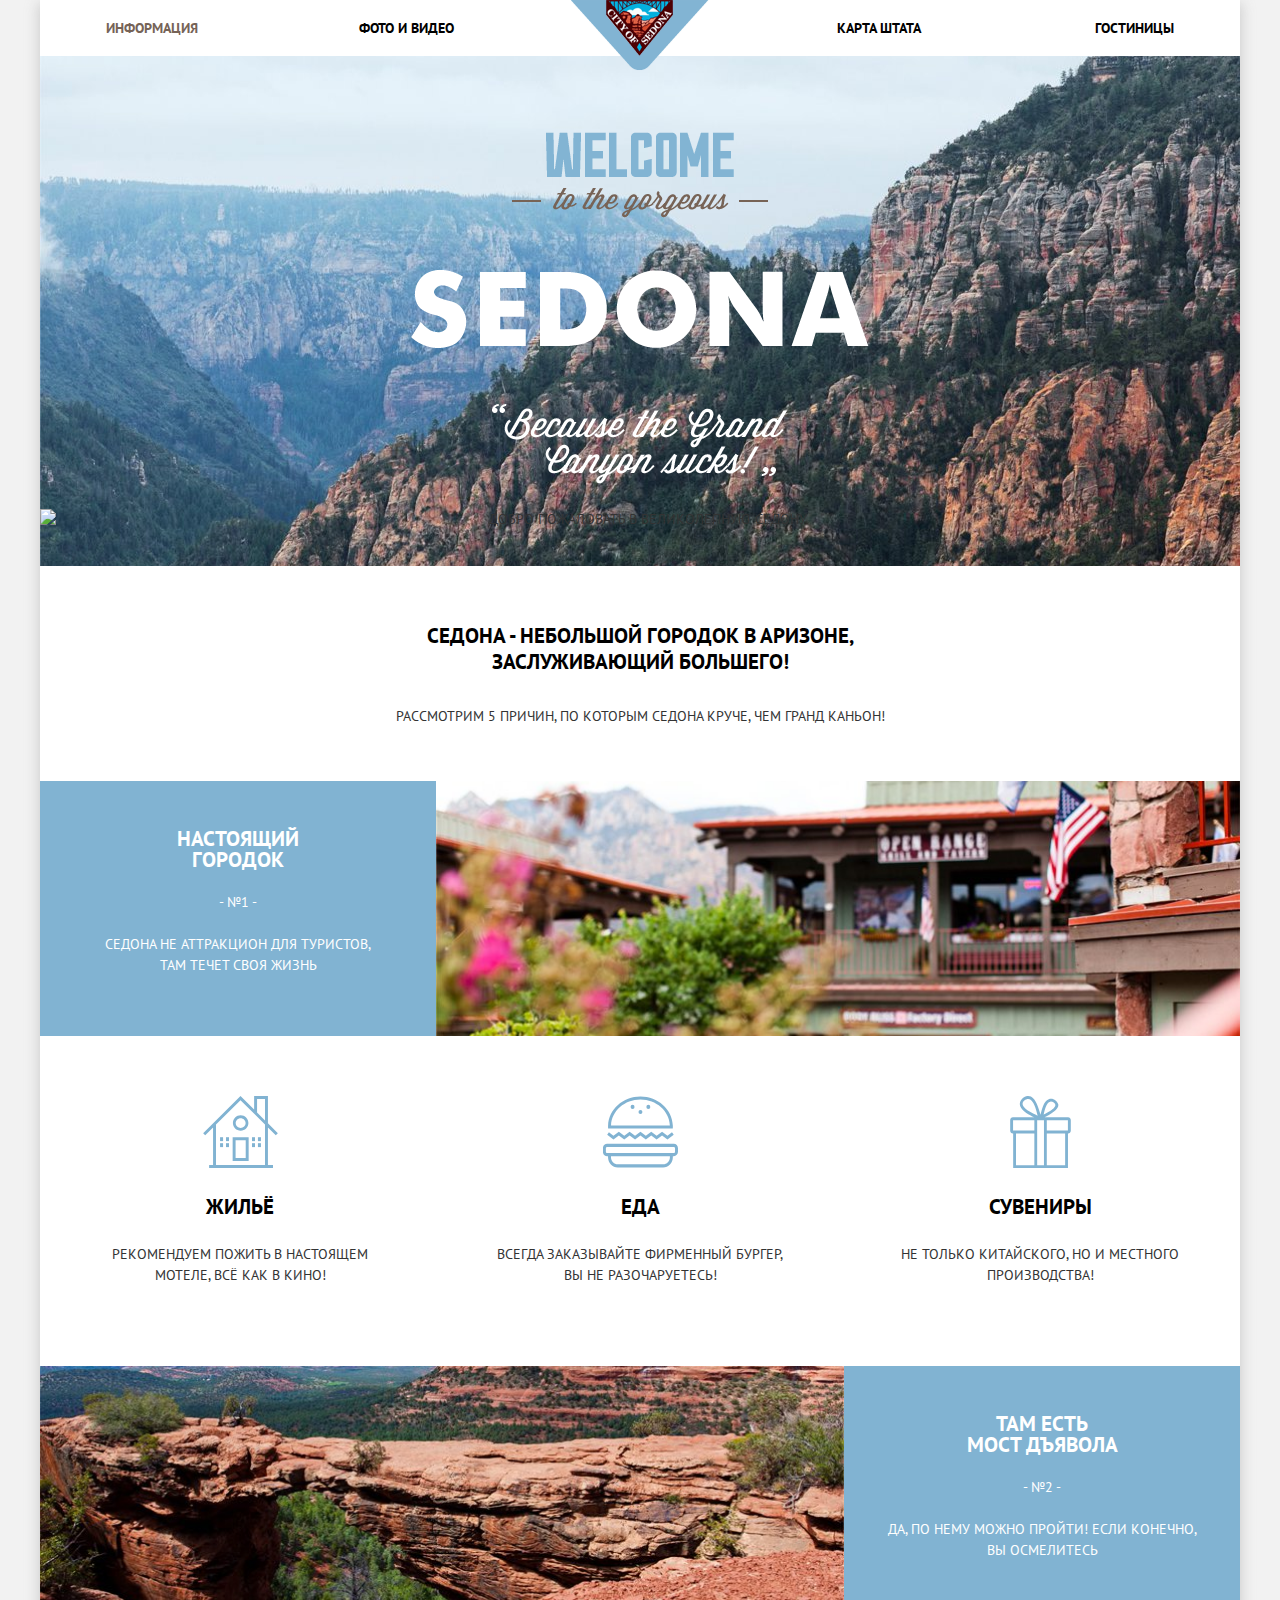
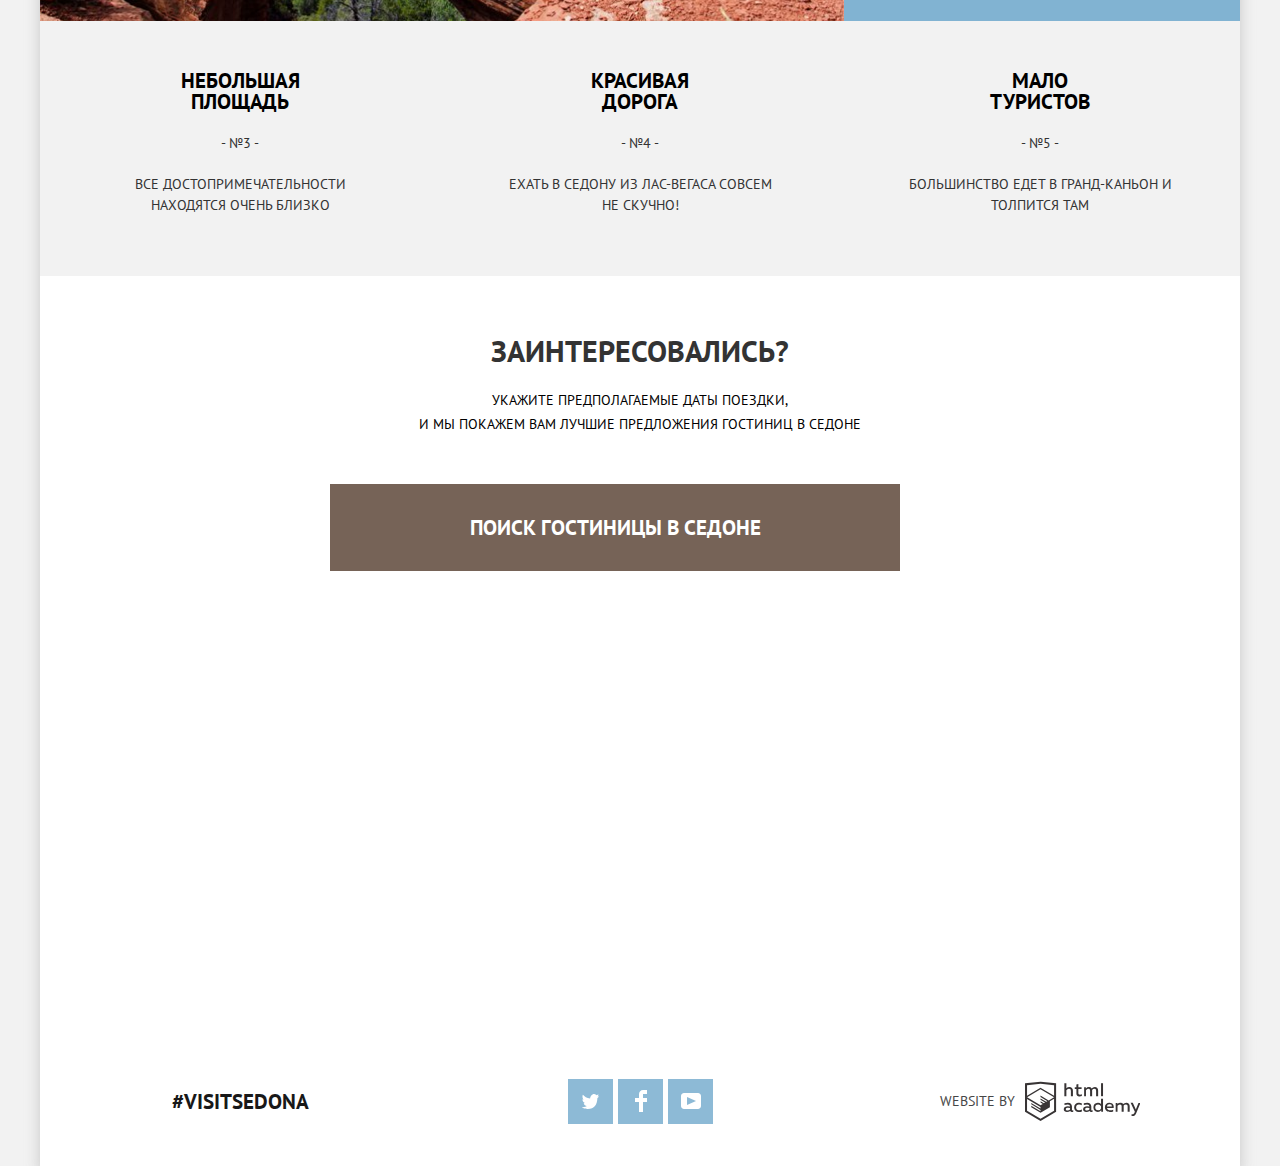
==== index.html @ 9fa38457 "правки после проверки" ====
<!DOCTYPE html>
<html lang="ru">
  <head>
    <meta charset="utf-8">
    <title>HTML Academy: Седона</title>
    <link rel="stylesheet" href="css/normalize.css">
    <link rel="stylesheet" href="https://fonts.googleapis.com/css?family=PT+Sans:400,700">
    <link rel="stylesheet" href="css/styles.css">
  </head>
  <body>
    <div class="body-container">
     <header class="main-header">
      <nav class="main-nav">
        <ul class="main-linkslist">
          <li class="main-links-left current-page"><a href="#" aria-label="Информация">Информация</a></li>
          <li class="main-links-left"><a href="#" aria-label="Фото и видео">Фото и видео</a></li>
          <li class="main-links-right"><a href="#" aria-label="Карта штата">Карта штата</a></li>
          <li class="main-links-right"><a href="hotels.html" aria-label="Гостиницы">Гостиницы</a></li>
        </ul>
        <a class="header-logo" aria-label="Логотип Седона">
          <img class="top-logo" src="img/logo.png" width="138" height="70" alt="Логотип Седона" title="Логотип Седона">
        </a>
      </nav>
    </header>
        <main class="main-container">
          <div class="top-text">
            <img class="welcome" src="img/welcome-all.png" width="458" height="352" alt="Добро пожаловать в великолепную Седону" title="Добро пожаловать!">
            <img class="shape-top" src="img/shape-top.png" width="1200" height="57" alt="Добро пожаловать в великолепную Седону" title="Добро пожаловать!">
          </div>
          <section class="intro-box">
          <h1>Седона - небольшой городок в аризоне,<br>заслуживающий большего!</h1>
          <p class="main-text-under">Рассмотрим 5 причин, по которым седона круче, чем гранд каньон!</p>
          </section>
          <div class="main-features">
            <div class="feature-left">
              <h2>Настоящий<br>городок</h2>
              <span>- №1 -</span>
              <p>Седона не аттракцион для туристов,<br>там течет своя жизнь</p>
            </div>
            <div class="feature-right"></div>
          </div>
            <section class="feature-box">
              <ul class="feature-list">
                <li>
                  <img src="img/icon-1.svg" width="75" height="72" alt="Иконка жилья" title="Жильё">
                  <h3>жильё</h3>
                  <p>рекомендуем пожить в настоящем<br>мотеле, всё как в кино!</p>
                </li>
                <li>
                  <img src="img/icon-3.svg" width="75" height="72" alt="Иконка еды" title="Еда">
                  <h3>еда</h3>
                  <p>всегда заказывайте фирменный бургер,<br>вы не разочаруетесь!</p>
                </li>
                <li>
                  <img src="img/icon-2.svg" width="75" height="72" alt="Иконка сувенира" title="Сувениры">
                  <h3>сувениры</h3>
                  <p>не только китайского, но и местного<br>производства!</p>
                </li>
              </ul>
            </section>
          <div class="main-features-reverse">
            <div class="feature-left-bridge"></div>
            <div class="feature-right-bridge">
              <h2>Там есть<br>мост дъявола</h2>
              <span>- №2 -</span>
              <p>ДА, ПО НЕМУ МОЖНО ПРОЙТИ! ЕСЛИ КОНЕЧНО,<br>ВЫ ОСМЕЛИТЕСЬ</p>
            </div>
          </div>
            <section class="second-feature-box">
              <ul  class="feature-list">
                <li>
                  <h3>Небольшая<br>площадь</h3>
                  <span>- №3 -</span>
                  <p>ВСЕ ДОСТОПРИМЕЧАТЕЛЬНОСТИ<br>НАХОДЯТСЯ ОЧЕНЬ БЛИЗКО</p>
                </li>
                <li>
                  <h3>Красивая<br>дорога</h3>
                  <span>- №4 -</span>
                  <p>ЕХАТЬ В СЕДОНУ ИЗ ЛАС-ВЕГАСА СОВСЕМ<br>НЕ СКУЧНО!</p>
                </li>
                <li>
                  <h3>Мало<br>туристов</h3>
                  <span>- №5 -</span>
                  <p>БОЛЬШИНСТВО ЕДЕТ В ГРАНД-КАНЬОН И<br>ТОЛПИТСЯ ТАМ</p>
                </li>
              </ul>
            </section>
        </main>
          <aside>
              <h3>ЗАИНТЕРЕСОВАЛИСЬ?</h3>
              <p>УКАЖИТЕ ПРЕДПОЛАГАЕМЫЕ ДАТЫ ПОЕЗДКИ,<br>И МЫ ПОКАЖЕМ ВАМ ЛУЧШИЕ ПРЕДЛОЖЕНИЯ ГОСТИНИЦ В СЕДОНЕ</p>
              <a href="hotels.html" class="search-top" aria-label="Поиск гостиницы">Поиск гостиницы в седоне</a>
                 <div class="search-hotel-form search-hide">
            <form action="https://echo.htmlacademy.ru" method="post">
                <div class="position-box">
                     <div class="flex-align">
                          <label for="home-date">ДАТА ЗАЕЗДА:</label>
                          <input class="form-text" type="text" name="date" id="home-date" value="24 АПРЕЛЯ 2017" aria-label="Дата заезда"> 
                     <div class="first-calendar" tabindex="0">
                         <svg version="1.1" class="first-calendar" id="Layer_1" xmlns="http://www.w3.org/2000/svg" xmlns:xlink="http://www.w3.org/1999/xlink"     x="0px" y="0px"
                             width="22px" height="22px" viewBox="0 0 21 22" enable-background="new 0 0 21 22" xml:space="preserve">
                             <g id="calendar_1_">
                            <path d="M19.251,2.025h-2.845V0.648c0-0.381-0.294-0.689-0.656-0.689c-0.363,0-0.656,0.308-0.656,0.689v1.377h-3.938V0.648
                                c0-0.381-0.294-0.689-0.655-0.689c-0.363,0-0.657,0.308-0.657,0.689v1.377H5.906V0.648c0-0.381-0.294-0.689-0.656-0.689
                                c-0.363,0-0.657,0.308-0.657,0.689v1.377H1.75C0.784,2.025,0,2.847,0,3.862v16.302C0,21.179,0.784,22,1.75,22h17.501
                                C20.217,22,21,21.179,21,20.164V3.862C21,2.847,20.217,2.025,19.251,2.025z M19.688,20.164c0,0.253-0.195,0.459-0.437,0.459H1.75
                                c-0.241,0-0.438-0.206-0.438-0.459V3.862c0-0.253,0.196-0.459,0.438-0.459h2.844v1.378c0,0.381,0.294,0.689,0.657,0.689
                                c0.362,0,0.656-0.308,0.656-0.689V3.403h3.938v1.378c0,0.381,0.294,0.689,0.657,0.689c0.361,0,0.655-0.308,0.655-0.689V3.403h3.938
                                v1.378c0,0.381,0.293,0.689,0.656,0.689c0.362,0,0.656-0.308,0.656-0.689V3.403h2.845c0.241,0,0.437,0.206,0.437,0.459V20.164z"/>
                            <rect x="4.594" y="8.225" width="2.625" height="2.066"/>
                            <rect x="4.594" y="11.668" width="2.625" height="2.067"/>
                            <rect x="4.594" y="15.112" width="2.625" height="2.066"/>
                            <rect x="9.188" y="15.112" width="2.625" height="2.066"/>
                            <rect x="9.188" y="11.668" width="2.625" height="2.067"/>
                            <rect x="9.188" y="8.225" width="2.625" height="2.066"/>
                            <rect x="13.781" y="15.112" width="2.625" height="2.066"/>
                            <rect x="13.781" y="11.668" width="2.625" height="2.067"/>
                            <rect x="13.781" y="8.225" width="2.625" height="2.066"/>
                            </g>
                         </svg>
                     </div>
                     </div>
                     <div class="flex-align">
                         <label for="depart-date">ДАТА ВЫЕЗДА:</label>
                         <input class="form-text" type="text" name="depart-date" id="depart-date" value="4 ИЮЛЯ 2017" aria-label="Дата выезда">
                     <div class="second-calendar" tabindex="0">
                          <svg version="1.1" class="first-calendar" id="Layer_2" xmlns="http://www.w3.org/2000/svg" xmlns:xlink="http://www.w3.org/1999/xlink" x="0px" y="0px"
                         width="22px" height="22px" viewBox="0 0 21 22" enable-background="new 0 0 21 22" xml:space="preserve">
                            <g id="calendar_2_">
                            <path d="M19.251,2.025h-2.845V0.648c0-0.381-0.294-0.689-0.656-0.689c-0.363,0-0.656,0.308-0.656,0.689v1.377h-3.938V0.648
                                c0-0.381-0.294-0.689-0.655-0.689c-0.363,0-0.657,0.308-0.657,0.689v1.377H5.906V0.648c0-0.381-0.294-0.689-0.656-0.689
                                c-0.363,0-0.657,0.308-0.657,0.689v1.377H1.75C0.784,2.025,0,2.847,0,3.862v16.302C0,21.179,0.784,22,1.75,22h17.501
                                C20.217,22,21,21.179,21,20.164V3.862C21,2.847,20.217,2.025,19.251,2.025z M19.688,20.164c0,0.253-0.195,0.459-0.437,0.459H1.75
                                c-0.241,0-0.438-0.206-0.438-0.459V3.862c0-0.253,0.196-0.459,0.438-0.459h2.844v1.378c0,0.381,0.294,0.689,0.657,0.689
                                c0.362,0,0.656-0.308,0.656-0.689V3.403h3.938v1.378c0,0.381,0.294,0.689,0.657,0.689c0.361,0,0.655-0.308,0.655-0.689V3.403h3.938
                                v1.378c0,0.381,0.293,0.689,0.656,0.689c0.362,0,0.656-0.308,0.656-0.689V3.403h2.845c0.241,0,0.437,0.206,0.437,0.459V20.164z"/>
                            <rect x="4.594" y="8.225" width="2.625" height="2.066"/>
                            <rect x="4.594" y="11.668" width="2.625" height="2.067"/>
                            <rect x="4.594" y="15.112" width="2.625" height="2.066"/>
                            <rect x="9.188" y="15.112" width="2.625" height="2.066"/>
                            <rect x="9.188" y="11.668" width="2.625" height="2.067"/>
                            <rect x="9.188" y="8.225" width="2.625" height="2.066"/>
                            <rect x="13.781" y="15.112" width="2.625" height="2.066"/>
                            <rect x="13.781" y="11.668" width="2.625" height="2.067"/>
                            <rect x="13.781" y="8.225" width="2.625" height="2.066"/>
                            </g>
                        </svg>
                      </div>
                     </div>
                </div>
                <div class="position-box-people">
                    <div class="flex-adults">
                        <a class="position-minus" href="#">&minus;</a>
                        <a class="position-plus" href="#">+</a>
                        <label for="adults">ВЗРОСЛЫЕ:</label>
                        <input class="adults-line" type="text" name="adults" id="adults" value="2" aria-label="Взрослые">
                </div>
                <div class="flex-kids">
                    <a class="kids-minus" href="#">&minus;</a>
                    <a class="kids-plus" href="#">+</a>
                    <label for="kids-line" class="kids">ДЕТИ:</label>
                    <input class="kids-line" type="text" name="kids" id="kids-line" value="0" aria-label="Дети">
                </div>
                </div>
            <input class="form-button" type="submit" name="search" id="search" value="НАЙТИ" aria-label="Найти гостиницы">
          </form>
        </div>
      </aside>
       
        <footer class="main-footer">
            <iframe class="map" src="https://www.google.com/maps/embed?pb=!1m18!1m12!1m3!1d728106.8975415278!2d-112.10889833197939!3d34.4672229495202!2m3!1f0!2f0!3f0!3m2!1i1024!2i768!4f13.1!3m3!1m2!1s0x872da132f942b00d%3A0x5548c523fa6c8efd!2sSedona%2C+AZ+86336%2C+USA!5e0!3m2!1sen!2sca!4v1522027258817" allowfullscreen aria-label="Интерактивная карта"></iframe>
          <div class="footer-wrap">
             <span class="hash">#visitsedona</span>
             <div class="footer-social">
              <ul class="footer-links">
                <li><a class="social-button" href="#"><img src="img/t.svg" width="17" height="15" alt="Twitter icon" title="Наш Twitter" aria-label="Наш твиттер"></a></li>
                <li><a class="social-button" href="#"><img src="img/fb-icon.svg" width="12" height="22" alt="Facebook icon" title="Наш Facebook" aria-label="Наш Фейсбук"></a></li>
                <li><a class="social-button" href="#"><img src="img/youtube.svg" width="20" height="16" alt="Youtube icon" title="Наш Youtube" aria-label="Наш Ютуб"></a></li>
              </ul>
             </div>
            <div class="website-logo">
              <span class="website-span">website by</span>
                <div class="website-link"><a href="https://htmlacademy.ru/intensive/htmlcss" target="_blank" aria-label="HTML Academy">
                    <svg class="html-logo" id="Layer_3" data-name="Layer 1" xmlns="http://www.w3.org/2000/svg" viewBox="0 0 113 39" width="115" height="41"><title>HTML Академия</title><path class="html-logo" d="M401.93,351.51a2.07,2.07,0,0,0,.58-0.11v1.4a3.41,3.41,0,0,1-1.24.22,1.75,1.75,0,0,1-1.75-1,5.08,5.08,0,0,1-3.3,1.13c-1.59,0-3.06-.87-3.06-2.68,0-2.24,2.08-2.93,3.9-2.93a11.63,11.63,0,0,1,2.28.26v-0.31c0-1.09-.8-1.86-2.3-1.86a7.79,7.79,0,0,0-3.15.67v-1.79a10.72,10.72,0,0,1,3.35-.58c2.48,0,4,1.18,4,3.83v3.14A0.57,0.57,0,0,0,401.93,351.51Zm-6.76-1.19a1.42,1.42,0,0,0,1.64,1.29,3.56,3.56,0,0,0,2.53-1V349.1a10.21,10.21,0,0,0-1.9-.22C396.34,348.89,395.17,349.23,395.17,350.33Z" transform="translate(-355.09 -323.29)" fill="#231f20"/><path class="html-logo" d="M408.15,343.91a5.29,5.29,0,0,1,2.7.67v1.79a4.28,4.28,0,0,0-2.42-.73,2.89,2.89,0,1,0,0,5.76,5.26,5.26,0,0,0,2.55-.67v1.8a6.58,6.58,0,0,1-2.9.6,4.42,4.42,0,0,1-4.72-4.54A4.54,4.54,0,0,1,408.15,343.91Z" transform="translate(-355.09 -323.29)" fill="#231f20"/><path class="html-logo" d="M420.93,351.51a2.07,2.07,0,0,0,.58-0.11v1.4a3.41,3.41,0,0,1-1.24.22,1.75,1.75,0,0,1-1.75-1,5.08,5.08,0,0,1-3.3,1.13c-1.59,0-3.06-.87-3.06-2.68,0-2.24,2.08-2.93,3.9-2.93a11.63,11.63,0,0,1,2.28.26v-0.31c0-1.09-.8-1.86-2.3-1.86a7.79,7.79,0,0,0-3.15.67v-1.79a10.72,10.72,0,0,1,3.35-.58c2.48,0,4,1.18,4,3.83v3.14A0.57,0.57,0,0,0,420.93,351.51Zm-6.76-1.19a1.42,1.42,0,0,0,1.64,1.29,3.56,3.56,0,0,0,2.53-1V349.1a10.21,10.21,0,0,0-1.9-.22C415.33,348.89,414.17,349.23,414.17,350.33Z" transform="translate(-355.09 -323.29)" fill="#231f20"/><path class="html-logo" d="M431.76,340.14V352.9H430v-1.39a4.07,4.07,0,0,1-3.35,1.62,4.62,4.62,0,0,1,0-9.22,4,4,0,0,1,3.15,1.37v-5.14h2ZM427,345.62a2.9,2.9,0,0,0,0,5.8,3,3,0,0,0,2.79-1.84v-2.13A3.06,3.06,0,0,0,427,345.62Z" transform="translate(-355.09 -323.29)" fill="#231f20"/><path class="html-logo" d="M438.08,343.91c3.48,0,4.68,2.81,4.12,5.34h-6.58c0.22,1.57,1.75,2.22,3.35,2.22a6.41,6.41,0,0,0,2.77-.62v1.68a7.5,7.5,0,0,1-3.14.6c-2.68,0-5-1.53-5-4.61A4.39,4.39,0,0,1,438.08,343.91Zm0.09,1.62a2.39,2.39,0,0,0-2.57,2.26h4.85A2.06,2.06,0,0,0,438.17,345.53Z" transform="translate(-355.09 -323.29)" fill="#231f20"/><path class="html-logo" d="M444.19,352.9v-8.75h1.73v1.09a4,4,0,0,1,2.92-1.33,3,3,0,0,1,2.73,1.4,4.33,4.33,0,0,1,3.06-1.4,3.21,3.21,0,0,1,3.32,3.52v5.47h-2v-5.41a1.67,1.67,0,0,0-1.73-1.84,2.94,2.94,0,0,0-2.17,1.18c0,0.2,0,.4,0,0.6v5.47h-2v-5.41a1.67,1.67,0,0,0-1.73-1.84,3.11,3.11,0,0,0-2.32,1.35v5.91h-2Z" transform="translate(-355.09 -323.29)" fill="#231f20"/><path class="html-logo" d="M466.56,344.15h2l-4.1,9.93c-0.95,2.28-2.19,3-3.52,3a5,5,0,0,1-1.15-.15v-1.66a3,3,0,0,0,.89.13c0.95,0,1.66-.67,2.17-2l0.18-.44-4.16-8.82H461l3,6.6Z" transform="translate(-355.09 -323.29)" fill="#231f20"/><path class="html-logo" d="M395.75,324.82v5a4,4,0,0,1,2.83-1.2,3.41,3.41,0,0,1,3.61,3.57v5.41h-2v-5.16a1.9,1.9,0,0,0-2-2.1,3.08,3.08,0,0,0-2.44,1.46v5.8h-2V324.82h2Z" transform="translate(-355.09 -323.29)" fill="#231f20"/><path class="html-logo" d="M407.52,325.71v3.12h3.17v1.71h-3.17v4c0,1.15.53,1.53,1.66,1.53a4.71,4.71,0,0,0,1.77-.35v1.68a7.14,7.14,0,0,1-2.35.38,2.68,2.68,0,0,1-3-2.88v-4.38H404v-1.71h1.57v-2.64Z" transform="translate(-355.09 -323.29)" fill="#231f20"/><path class="html-logo" d="M413.19,337.58v-8.75h1.73v1.09a4,4,0,0,1,2.92-1.33,3,3,0,0,1,2.73,1.4,4.33,4.33,0,0,1,3.06-1.4,3.21,3.21,0,0,1,3.32,3.52v5.47h-2v-5.41a1.67,1.67,0,0,0-1.73-1.84,2.94,2.94,0,0,0-2.17,1.18c0,0.2,0,.4,0,0.6v5.47h-2v-5.41a1.67,1.67,0,0,0-1.73-1.84,3.11,3.11,0,0,0-2.32,1.35v5.91h-2Z" transform="translate(-355.09 -323.29)" fill="#231f20"/><rect class="html-logo" x="74.72" y="1.52" width="1.95" height="12.76" fill="#231f20"/><path class="html-logo" d="M370.53,323.31l-0.16,0-15.28,1.6v28L370.37,362l15.28-9.09v-28Zm13.12,28.45-13.28,7.9-13.28-7.9V340.28l13.22,7.87,0,1.43-9.07-5.4v1.38l9.11,5.47,0,1.46-9.1-5.42v1.38l9.11,5.47h0l9.19-5.5v-1.39h0v-4.52l4.1-2.45v11.67Zm0-13.16L380,340.74h0l-1.68,1-8-4.76v1.38l6.84,4.07-0.06,0-0.15.09-1,.57-5.64-3.36v1.38l4.45,2.65-1.05.7,0,0-3.36-2v1.38l2.21,1.3-2.25,1.35-13.16-7.82,13.17-7.92h0Zm0-1.39-13.35-7.87h0l-13.2,7.86v-10.5l13.28-1.39,13.28,1.39v10.51Z" transform="translate(-355.09 -323.29)" fill="#231f20"/>
      </svg>

      
                </a>
                </div>
            </div>
            </div>
         
        </footer>
    </div>
<!--    Форма-->
    <script src="js/min-script.js"></script>
  </body>
</html>
---- css/styles.css ----
.body-container {
    margin: auto;
    box-shadow: 0px 5px 12px 2px rgba(194,194,194,0.72);
    box-sizing: border-box;
    max-width: 1200px;
}

body {
    
    padding-left: 40px;
    padding-right: 40px;
    background-color: white;
    font-size: 14px;
    color: #333333;
    font-weight: normal;
    line-height: 21px;
    font-family: "PT Sans", "Arial", sans-serif;
    text-transform: uppercase;
    background-color: #f2f2f2;
}



a {
    text-decoration: none;
}

.main-nav {
    position: relative;
    height: 56px;
    background-color: #ffffff;
}

.header-logo {
    position: absolute;
    top: 0;
    bottom: -1px;
    left: 50%;
    top: 34%;
    z-index: 1;
    transform: translate(-50%, -50%);
}

.main-linkslist,
.feature-list,
.footer-links{
    list-style: none;
}

.main-linkslist {
    padding-left: 5.5%;
    padding-right: 5.5%;
    display: flex;
    justify-content: space-between;
    margin: 0;
}


.main-linkslist li {
    width: 20%;
    padding-top: 15px;
}

.main-linkslist li:first-child {
    text-align: left;
    padding-right: 2.27%;
}

.main-linkslist li:nth-child(2){
    text-align: left;
    padding-right: 9%;
}

.main-linkslist li:nth-child(3),
.main-linkslist li:last-child {
    text-align: right;
    padding-left: 2.27%;
}

.main-linkslist a {
    font-size: 14px;
    font-family: "PT Sans", "Arial", sans-serif;
    color: #000000;;
    font-weight: bold;
    text-transform: uppercase;
    line-height: 26px;
}

.main-linkslist a:hover {
    color: #81b3d2;
}

.main-linkslist a:focus {
    color: #81b3d2;
}

.main-linkslist a:active {
    color: #cacaca;  
}

.current-page a {
    color: #766357;
}

.top-text{
    position: relative;
    height: 510px;
    background-color: #ffffff;
    background-image: url(../img/background-photo.jpg);
    background-repeat: no-repeat;
    background-size: cover;
    background-position: 50% 21%;
    
    text-align: center;
}

.shape-top {
    position: absolute;
    bottom: 0;
    left: 0;
    width: 100%;
}

.welcome {
    margin-top: 76px;
    
}

.intro-box {
    display: flex;
    flex-direction: column;
    align-items: center;
    justify-content: center;
    background-color: white;
    text-align: center;
    height: 215px;    
}

.intro-box h1 { 
    font-size: 21px;
    font-family: "PT Sans" "Arial" sans-serif;
    color: #000000;
    font-weight: bold;
    line-height: 26px;
    padding-top: 5px;
}

.main-text-under {
    font-size: 14px;
    font-family: "PT Sans" "Arial" sans-serif;
    color: #333333;
    font-weight: normal;
    line-height: 26px;
}

.main-features {
    display: flex;
    flex-direction: row;
    width: 100%;
}
.feature-left {
    display: flex;
    flex-direction: column;
    justify-content: space-between;
    align-items: center;
    background-color: #81b3d2;
    width: 33%;
    height: 255px;
    color: white;
    box-sizing: inherit;
    text-align: center;
    padding: 47px 0 60px 0;
    box-sizing: border-box;
}

.feature-left h2,
.feature-left p {
    margin:0;
    padding: 0;
}

.feature-right {
    background-color: #ffffff;
    background-image: url(../img/Layer-10.jpg);
    background-repeat: no-repeat;
    background-size: cover;
    background-position: 50% 54%;
    width: 67%;
    height: 255px;
}

.feature-list h3 {
    font-size: 21px;
    font-family: "PT Sans";
    color: #000000;
    font-weight: bold;
    line-height: 21px;
    text-transform: uppercase;
}

.feature-list  {
    margin: 0;
    padding: 0;
    width: 100%;
    display: flex;
    flex-direction: row;
    justify-content: space-around;
    text-align: center; 
}

.feature-list li {
    width: 33%;
}



.main-features-reverse {
    display: flex;
    flex-direction: row;
}

.feature-right-bridge {
    display: flex;
    flex-direction: column;
    justify-content: space-between;
    align-items: center;
    background-color: #81b3d2;
    text-align: center;
    width: 33%;
    height: 255px;
    color: white;
    padding: 47px 0 60px 0;
    box-sizing: border-box;   
}

.feature-right-bridge h2,
.feature-right-bridge p {
    margin:0;
    padding: 0;
}


.feature-left-bridge {
    background-color: #ffffff;
    background-image: url(../img/Layer-5.jpg);
    background-repeat: no-repeat;
    background-size: cover;
    background-position: 50% 54%;
    width: 67%;
    height: 255px;
}

.feature-box {
    background-color: white;
    height: 330px;
    display: flex;
    justify-content: center;
    align-items: center;
    
}

.feature-box ul {
    height: 330px;
}

.feature-box li {
    height: 100%;
    display: flex;
    flex-direction: column;
    justify-content: space-between;
    align-items: center;
    padding: 60px 0 80px 0;
    box-sizing: border-box;
    
}

.feature-box h3,
.feature-box p {
    margin:0;
    padding: 0;
}

.second-feature-box {
    display: flex;
    justify-content: center;
    align-items: center;
    height: 255px;
    background-color: #f2f2f2;
}

.second-feature-box ul {
    height: 255px;
}

.second-feature-box p,
.second-feature-box h3 {
    margin: 0;
    padding: 0;
}

.second-feature-box li {
    height: 100%;
    display: flex;
    flex-direction: column;
    justify-content: space-between;
    align-items: center;
    padding: 49px 0 60px 0;
    box-sizing: border-box;
}

aside {
    background-color: white;
    text-align: center;
    height: 295px;
    display: flex;
    flex-direction: column;
    justify-content: flex-start;
    align-items: center
        
    
}

aside h3 {
    font-size: 30px;
    line-height: 36px;
    font-weight: bold;
    font-family: "PT Sans", "Arial", sans-serif;
    margin-top: 57px;
    margin-bottom: 0;
    padding: 0;
}

aside p {
    font-size: 14px;
    line-height: 24px;
    font-family: "PT Sans", "Arial", sans-serif;
    font-weight: normal;
    padding-top: 5px;
    color: #000000;
}



.position-box {
    position: relative;
}

.first-calendar {
    position: absolute;
    right: 5px;
    top: 4.5px;  
    opacity: 0.3;
}

.first-calendar:hover,
.second-calendar:hover {
    opacity: 1;
}

.first-calendar:active,
.second-calendar:active {
    fill: #81b3d2;
}

.second-calendar {
    position: absolute;
    right: 5px;
    top: 70px;
    opacity: 0.3;
}

.position-plus {
    color: #a9a9a9;
    font-size: 30px;
    position: absolute;
    right: 4%;
    top: 24%;
}

.position-minus {
    color: #a9a9a9;
    font-size: 30px;
    position: absolute;
    left: 56%;
    top: 24%;
}

.kids-plus {
    color: #a9a9a9;
    font-size: 30px;
    position: absolute;
    right: 5%;
    top: 24%;
}

.kids-minus {
    color: #a9a9a9;
    font-size: 30px;
    position: absolute;
    left: 42%;
    top: 24%;
}

.position-plus:hover,
.position-minus:hover,
.kids-plus:hover,
.kids-minus:hover {
    color: #000000;
}

.position-plus:active,
.position-minus:active,
.kids-plus:active,
.kids-minus:active {
    color: #81b3d2;
}


.adults-line {
    width: 50%;
}

.kids-line {
    width: 62%;
}

.main-footer {
    display: flex;
    flex-direction: column-reverse;
    position: relative;
    height: 595px;
    background-color: #ffffff;
}

.hotels-form p {
    margin: 0;
    padding: 0;
    font-size: 16px;
    line-height: 21px;
    font-weight: bold;
    font-family: "PT Sans", "Arial", sans-serif;
}

.footer-wrap {
    display: flex;
    flex-direction: row;
    padding-bottom: 5px;
    justify-content: flex-start;
    align-items: center;
    height: 120px;
    background-color: white;
    opacity: 0.9;
    width: 100%;
    position: absolute;
    z-index: 5;  
}

.hotel-footer{
    display: flex;
    flex-direction: row;
    padding-top: 4px;
    justify-content: flex-start;
    align-items: center;
    height: 120px;
    background-color: #ffffff;
}



.footer-links {
    display: flex;
    flex-direction: row;
    justify-content: center; 
    margin: 0;
    padding: 0;
}

.footer-social {
    display: flex;
    justify-content: flex-start;
    align-items: center;
    padding-left: 21.6%;
    width: 150px;
}

.social-button  {
    display: flex;
    justify-content: center;
    align-items: center;
    width: 45px;
    height: 45px;
    margin-right: 5px;
    background-color: #81b3d2;
    box-sizing: inherit;
}

.social-button:hover {
    background-color: #669ec0;
}

.social-button:active {
    background-color: #5496bd;
}

.social-button img:active {
    opacity: 0.3;
}


.hash {
    font-size: 21px;
    font-weight: bold;
    color: black;
    padding-left: 11%;
}

.website-logo {
   display: flex;
   align-items: center;
   justify-content: center;
    padding-left: 18.1%;
} 

.website-span {
    min-width: 80px;
}

svg:hover .html-logo{
    fill: #669ec0;
}

svg:active .html-logo {
    fill: #bdbbbc;
}

.website-link a{
    display: flex;
    flex-direction: column;
    justify-content: center;
    align-items: center;
}

.website-span,
.website-link {
    padding-left: 5px;    
}

.search2 {
    font-size: 21px;
    font-family: "PT Sans", "Arial", sans-serif;
    color: rgb(0, 0, 0);
    line-height: 26px;
    font-weight: bold;
    text-transform: uppercase;     
}


.search-form {
    width: 570px;
    height: 480px;   
}

.map {
    border-style: none;
    width: 100%; 
    height: 595px;
    border: 0;
}


.search-hotel-form {
    display: flex;
    animation: bounce 0.4s;
    z-index: 12;
    flex-direction: column;
    justify-content: flex-start;
    align-items: center;
    width: 570px;
    background: #fff;
    position: absolute;
    top: 2171px;
    left: 25.8%;
    height: 400px;
    box-shadow: 0px 17px 25px 5px rgba(204,204,204,0.52);
    
}

.search-hide {
    display: none;
}

@keyframes bounce {
  0% {
    transform: translateY(900px);
  }

  70% {
    transform: translateY(0px);
  }

  90% {
    transform: translateY(-0px);
  }

  100% {
    transform: translateY(0);
  }
}

.search-top {
    display: flex;
    justify-content: center;
    align-items: center;
    width: 570px;
    background-color: #766357;
    height: 87px;
    font-size: 21px;
    font-family: "PT Sans", "Arial", sans-serif;
    color: #ffffff;
    font-weight: bold;
    text-transform: uppercase;
    line-height: 26px;
    border-style: none;
    position: absolute;
    left: 25.8%;
    top: 2084px;

}

.search-show {
    
}

.search-top:hover {
    background-color: #604e43;
}

.search-top:active {
    background-color: #503e33;
    color: #928a85;
}

.search-top h3 {
    color: #ffffff;
}


.form-text {
    background-color: #f2f2f2;
}

.form-text:hover {
    background-color: #ebebeb;
}

.form-text:focus {
    background-color: #ffffff;
    border: 1px solid #e5e5e5;
}

.position-box  {
    display: flex;
    flex-direction: column;
    margin-top: 55px;
    box-sizing: inherit;
    
}

.flex-align {
    display: flex;
    justify-content: space-between;
    align-items: center;
    margin-bottom: 30px;
    box-sizing: inherit;
}

.position-box input {
    width: 73%;
    height: 35px;
    padding-left: 12px;
    box-sizing: inherit;
}

.flex-adults {
    display: flex;
    justify-content: space-between;
    align-items: center;
    width: 225px; 
    position: relative;
}

.flex-kids {
    display: flex;
    justify-content:space-between;
    align-items: center;
    width: 40%;
    position: relative;
    
}

.position-box-people {
    width: 100%;
    display: flex;
    flex-direction: row;
    justify-content: space-between;
    margin-bottom: 55px;
    box-sizing: inherit;
    
}

.position-box-people input {
    background-color: #f2f2f2;
    height: 35px;
    text-align: center;
    box-sizing: inherit;
}

.position-box label,
.position-box input,
.position-box-people input,
.position-box-people label{
  font-size: 14px;
  font-family: "PT Sans", "Arial", sans-serif;
  color: rgb(0, 0, 0);
  line-height: 26px;
  font-weight: bold;
  text-transform: uppercase;
  border-style: hidden;
}

.form-button {
    width: 460px;
    height: 60px;
    background-color: #81b3d2;
    font-size: 21px;
  font-family: "PT Sans", "Arial", sans-serif;
  color: #ffffff;
  line-height: 26px;
  font-weight: bold;
  text-transform: uppercase;
  border-style: none;
    
}

.form-button:hover {
    background-color: #669ec0;
}

.form-button:active {
    background-color: #5496bd;
    color: #94b9d2;
}

.hotels-form {
    height: 217px;
    background-color:  #ffffff;
    background-image: url(../img/hotels-background.jpg);
    background-repeat: no-repeat;
    background-size: cover;
    background-position: center;
}

.form-wrapper {
    display: flex;
    flex-direction: row;
    padding: 0 72px;
    justify-content: flex-start;
    height: 217px;
}

.form-types {
    margin-left: 11.4%;
}

.form-table {
    margin-left: auto;
}


.form-infra span,
.form-types span {
    font-size: 16px;
    font-family: "PT Sans", "Arial", sans-serif;
    color: #ffffff;
    font-weight: bold;
    text-transform: uppercase;
}


.form-infra,
.form-types,
.form-table {
    display: flex;
    flex-direction: column;
    justify-content: space-between;
    padding: 32px 0;
    height: 100%;
    box-sizing: border-box;
    color: #ffffff;
    font-weight: bold;
}

.form-infra label,
.form-types label,
.form-table label {
    font-size: 14px;
    font-family: "PT Sans", "Arial", sans-serif;
    color: #ffffff;
    font-weight:normal;
    text-transform: uppercase;
}


.form-infra input[type="checkbox"]:checked,
.form-types nput[type="checkbox"]:checked {
    display: none;
}

.form-infra input[type="checkbox"],
.form-types input[type="checkbox"] {
    display: none;
    
}

.form-infra label,
.form-types label{
    padding-left: 42px;
    padding-top: 2px;
    box-sizing: inherit;
}

.form-infra input[type="checkbox"]:checked + label,
.form-types input[type="checkbox"]:checked + label{
    content: "";
    display: inline-block;
    height: 23px;
    vertical-align: middle;
    background-image: url(../img/method.svg);
    background-repeat:no-repeat;
}

.form-infra input[type="checkbox"] + label,
.form-types input[type="checkbox"] + label{
    content: "";
    display: inline-block;
    height: 23px;
    vertical-align: middle;
    background-image: url(../img/checkbox-off.svg);
    background-repeat: no-repeat;  
}


.filter-range {
    width: 330px;
    color: #ffffff;
    text-transform: uppercase;
}


.filter-range-title {
    margin-bottom: 9px;
    font-weight: 600;
    font-size: 16px;
    line-height: 21px;
}

.price-controls {
    position: relative;
    height: 36px;
    margin-bottom: 20px;
    font-size: 0;
    border: 2px solid #ffffff;
    border-radius: 2px;
}

.price-controls::after {
  content: "";
  position: absolute;
  top: 50%;
  left: 50%;
  width: 2px;
  height: 22px;
  background: #ffffff;
  transform: translate(-50%, -50%);
}

.price-controls label {
  display: inline-block;

  font-size: 14px;
  line-height: 38px;
  vertical-align: top;

  cursor: pointer;
}

.price-controls .min-price,
.price-controls .max-price {
  width: 90px;
  padding-left: 65px;
}

.price-controls input {
  width: 50px;
  min-height: 35px;
  margin: 0;
  color: inherit;
  font: inherit;
  background: none;
  border: none;
}

.range-controls {
  position: relative;

  margin-bottom: 32px;
}

.range-controls .scale {
  height: 2px;

  background: rgba(255, 255, 255, 0.3);
}

.range-controls .bar {
  width: 80%;
  height: 2px;

  background: #ffffff;
}

.range-toggle {
  position: absolute;
  top: -9px;

  width: 4px;
  height: 4px;

  background: #ababab;
  border: 8px solid #ffffff;
  border-radius: 50%;
  box-shadow: 0 2px 1px 0 rgba(0, 1, 1, 0.2);
  cursor: pointer;
}

.range-toggle:hover {
  background: #1c4f80;
}

.range-toggle-min {
  left: 0;
}

.range-toggle-max {
  left: 80%;
}

.btn-transparent {
  display: block;
  margin: 0 auto;
  padding: 6px 35px;
  font-size: 14px;
  line-height: 20px;
  color: #ffffff;
  text-transform: uppercase;
  background: transparent;
  border: 2px solid #ffffff;
  border-radius: 2px;
  cursor: pointer;
}

.btn-transparent:hover {
  color: #000000;
  background: #ffffff;
}

.search-results {
    display: flex;
    flex-direction: row;
    height: 86px;
    padding: 0 72px;
    background-color: #ffffff;
    box-sizing: inherit;
}

.search-results ul {
    padding: 0;
}

.sort-buttons {
    display: flex;
    align-items: center;
    margin-left: auto;
}

.sort-button:nth-child(2) {
    margin-left: 10px;
}

svg:active .sort-button {
    opacity: 1;
    fill: #81b3d2;
}

.found {
    display: flex;
    justify-content: flex-start;
    align-items: center;  
    font-size: 21px;
    font-family: "PT Sans", "Arial", sans-serif;
    color: #000000;
    font-weight: bold;
    text-transform: uppercase;
    width: 13%;
}

.sort-found {
    display: flex;
    justify-content: flex-start;
    align-items: center;
    width: 87%;
    margin-left: auto; 
}

.sort-section li:first-child {
    margin-right: 36px;
    margin-left: 27px;
    color: #000000;
}

.sort-section li:nth-child(2),
.sort-section li:nth-child(3) {
    margin-right: 30px; 
}
.sort-section  {
    font-size: 12px;
    font-family: "PT Sans", "Arial", sans-serif;
    line-height: 18px;
    font-weight: normal;
    text-transform: uppercase;
    color: #cacaca;
    
}

.sort-section a:link {
    color: #cacaca;
    border-bottom: 1px dotted #81b3d2;
}

.sort-section a:hover {
    color: #81b3d2;
    border-bottom: 1px dotted #81b3d2;
}

.sort-section a:active {
    color: #000000;
    border-bottom-style: none;
}

.search-results li {
    display: inline-block;
    vertical-align: middle;
}

.result-item {
    display: flex;
    flex-direction: row;
    justify-content: flex-start;
    align-items: center;
    height: 150px;
    box-sizing: border-box;
    width: 100%;
    padding: 30px 72px;
    border-top: 1px solid lightgrey;
    background-color: #ffffff;
}

.result-item:nth-child(3) {
    border-bottom: 1px solid lightgrey;
}

.flex-img {
    display: flex;
    justify-content: center;
    align-items: center;
}

.box-flex {
    display: flex;
    flex-direction: column;
    justify-content: space-between;
    width: 100%;
    height: 90px;
    margin-left: 30px;
}

.hotel-name {
  font-size: 21px;
  font-family: "PT Sans" "Arial" sans-serif;
  color: #000000;
  font-weight: bold;
  text-transform: uppercase;
  
}

.hotel-name:hover {
    color: #81b3d2;
}

.hotel-name:active {
    color: #cacaca;
}

.three-stars {
    width: 66px;
    overflow: hidden;
    margin-left: auto;
}

.two-stars {
    width: 42px;
    overflow: hidden;
    margin-left: auto;
}

.hotel-flex {
    display: flex;
    flex-direction: row;
    justify-content: space-between;
    align-items: center; 
}

.hotel-flex h3 {
    margin: 0;
    padding: 0;
}

.hotel-price {
    display: flex;
    flex-direction: row;
    justify-content: space-between;
    align-items: flex-end; 
    width: 182px;
}

.hotel-details {
    display: flex;
    justify-content: flex-start;
    flex-direction: row;
}

.button-details  {
    display: flex;
    justify-content: center;
    align-items: center;
    height: 27px;
    width: 110px;
    background-color: #81b3d2;
    font-size: 14px;
    font-family: "PT Sans", "Arial", sans-serif;
    color: #ffffff;
    font-weight: bold;
    text-transform: uppercase;
    margin-right: 5px;
}

.button-details:hover {
    background-color: #669ec0;
}

.button-details:active {
    background-color: #5496bd;
    color: #88b6d1;
}


.button-book {
    display: flex;
    justify-content: center;
    align-items: center;
    height: 27px;
    width: 142px;
    background-color: #766357;
    font-size: 14px;
    font-family: "PT Sans", "Arial", sans-serif;
    color: #ffffff;
    font-weight: bold;
    text-transform: uppercase;
}

.button-book:hover {
    background-color: #604e43;
}

.button-book:active {
    background-color: #503e33;
    color: #857871;
}

.rate-info {
    display: flex;
    justify-content: center;
    align-items: center;
    height: 27px;
    width: 110px;
    background-color: #f2f2f2;
    font-size: 14px;
    font-family: "PT Sans", "Arial", sans-serif;
    color: #666666;
    font-weight: normal;
    text-transform: uppercase;
    margin-left: auto;
}

.search-hotel-form input {
    border: 1px solid #ffffff;
}

.visually-hidden {
    position: absolute;
    width: 1px;
    height: 1px;
    margin: -1px;
    border: 0;
    padding: 0;
    clip: rect(0 0 0 0);
    overflow: hidden;
}
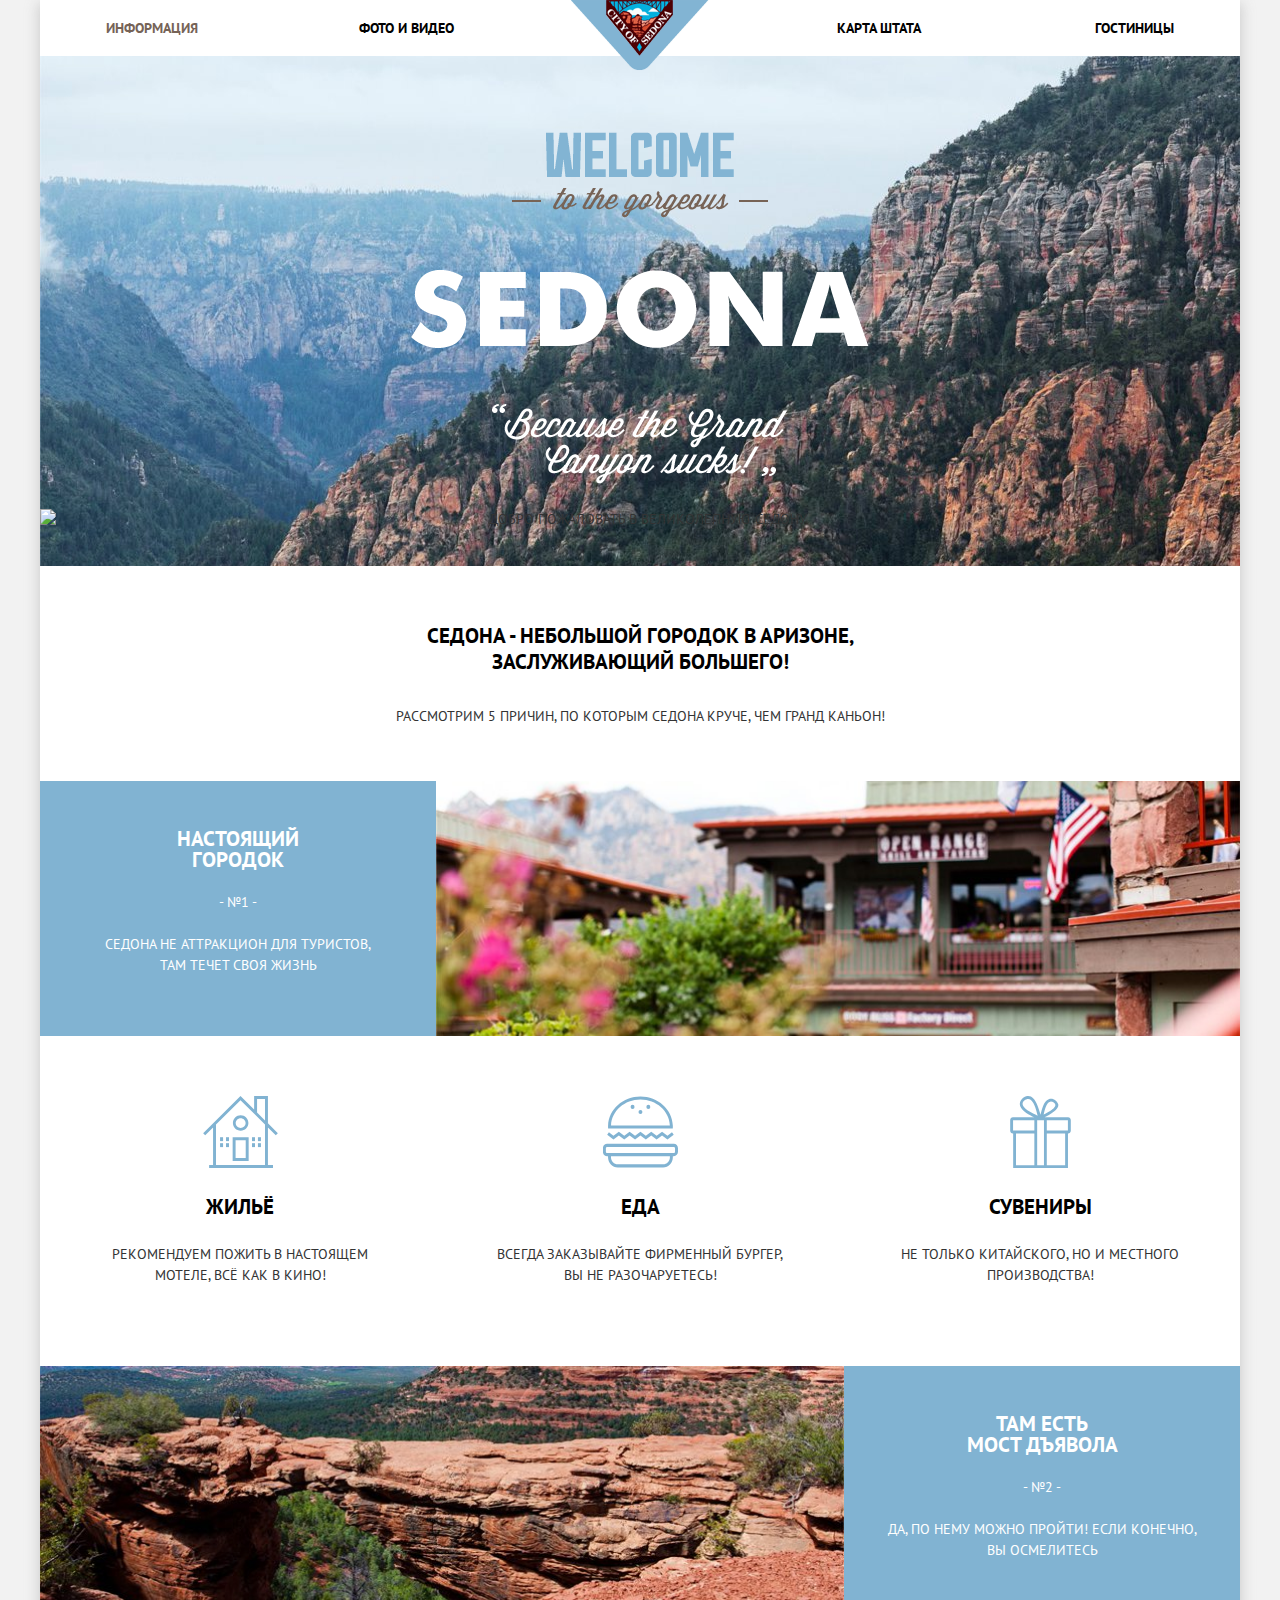
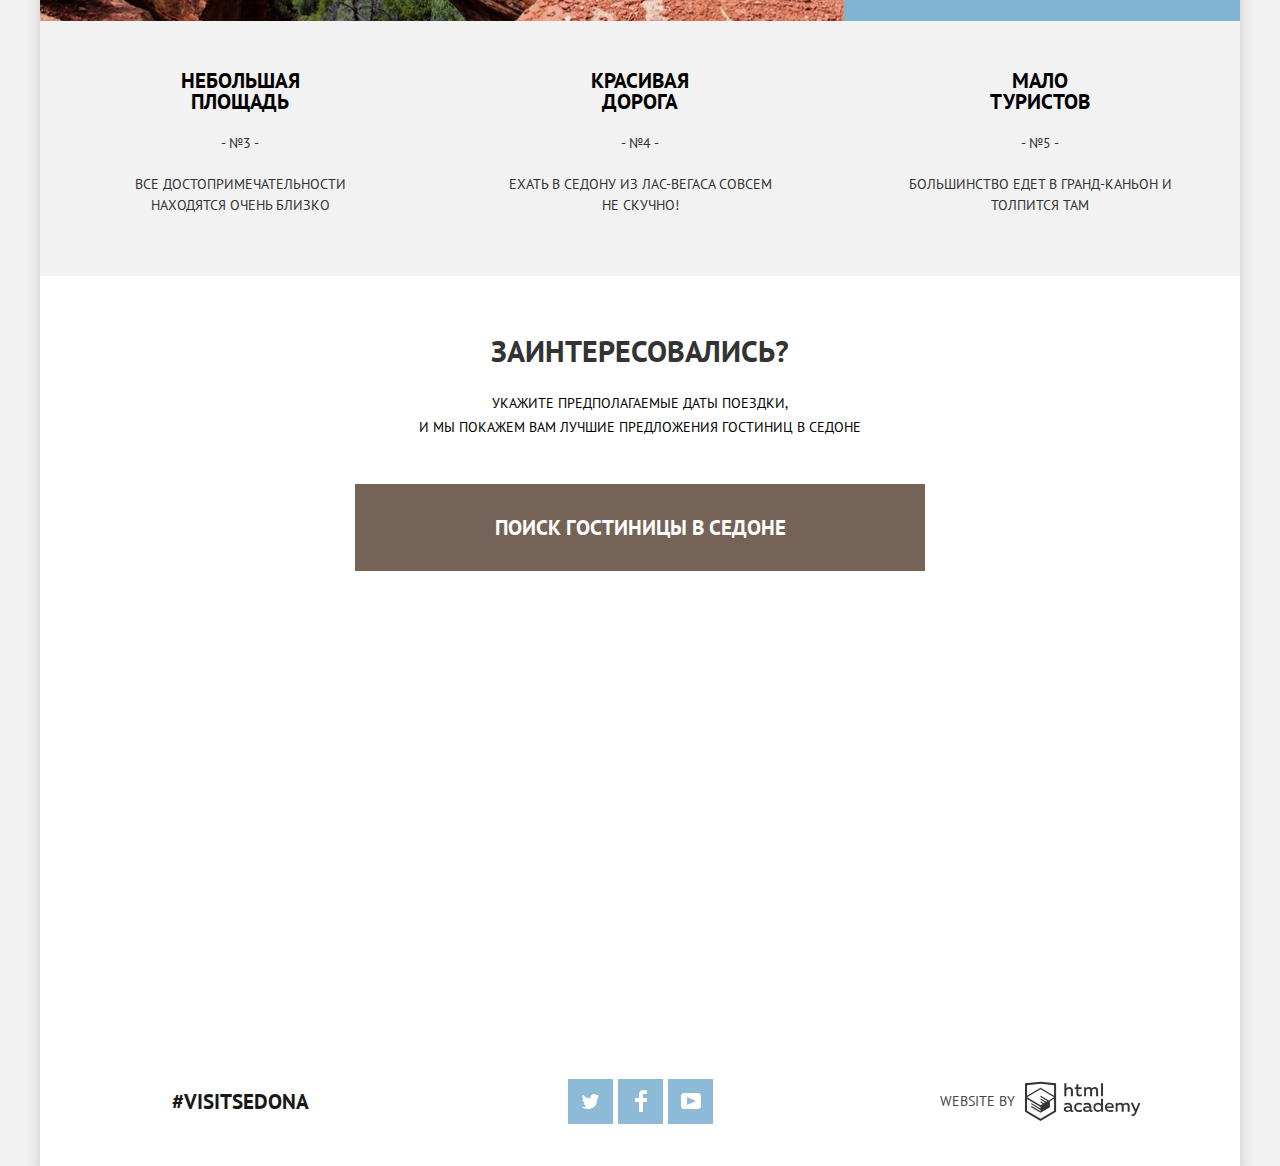
==== commit 421f1830: "поправки+" ====
--- a/index.html
+++ b/index.html
@@ -5,7 +5,7 @@
     <title>HTML Academy: Седона</title>
     <link rel="stylesheet" href="css/normalize.css">
     <link rel="stylesheet" href="https://fonts.googleapis.com/css?family=PT+Sans:400,700">
-    <link rel="stylesheet" href="css/styles.css">
+    <link rel="stylesheet" href="css/min-styles.css">
   </head>
   <body>
     <div class="body-container">
@@ -90,7 +90,7 @@
               <h3>ЗАИНТЕРЕСОВАЛИСЬ?</h3>
               <p>УКАЖИТЕ ПРЕДПОЛАГАЕМЫЕ ДАТЫ ПОЕЗДКИ,<br>И МЫ ПОКАЖЕМ ВАМ ЛУЧШИЕ ПРЕДЛОЖЕНИЯ ГОСТИНИЦ В СЕДОНЕ</p>
               <a href="hotels.html" class="search-top" aria-label="Поиск гостиницы">Поиск гостиницы в седоне</a>
-                 <div class="search-hotel-form search-hide">
+                 <div class="search-hotel-form">
             <form action="https://echo.htmlacademy.ru" method="post">
                 <div class="position-box">
                      <div class="flex-align">
@@ -192,7 +192,7 @@
          
         </footer>
     </div>
-<!--    Форма-->
+<!--Форма-->
     <script src="js/min-script.js"></script>
   </body>
 </html>
--- a/css/min-styles.css
+++ b/css/min-styles.css
@@ -0,0 +1 @@
+.main-linkslist a,body{font-size:14px;font-family:"PT Sans",Arial,sans-serif;text-transform:uppercase}.feature-list h3,.main-linkslist a,body{text-transform:uppercase}.body-container{margin:auto;-webkit-box-shadow:0 5px 12px 2px rgba(194,194,194,.72);-moz-box-shadow:0 5px 12px 2px rgba(194,194,194,.72);box-shadow:0 5px 12px 2px rgba(194,194,194,.72);box-sizing:border-box;max-width:1200px}body{padding-left:40px;padding-right:40px;color:#333;font-weight:400;line-height:21px;background-color:#f2f2f2}a{text-decoration:none}.main-nav{position:relative;height:56px;background-color:#fff}.header-logo{position:absolute;bottom:-1px;left:50%;top:34%;z-index:1;transform:translate(-50%,-50%)}.feature-list,.footer-links,.main-linkslist{list-style:none}.main-linkslist{padding-left:5.5%;padding-right:5.5%;display:-webkit-box;display:-ms-flexbox;display:flex;justify-content:space-between;margin:0}.intro-box,.main-features{display:-webkit-box;display:-ms-flexbox}.main-linkslist li{width:20%;padding-top:15px}.main-linkslist li:first-child{text-align:left;padding-right:2.27%}.main-linkslist li:nth-child(2){text-align:left;padding-right:9%}.main-linkslist li:last-child,.main-linkslist li:nth-child(3){text-align:right;padding-left:2.27%}.intro-box,.top-text{background-color:#fff;text-align:center}.main-linkslist a{color:#000;font-weight:700;line-height:26px}.intro-box h1,.main-text-under{font-family:"PT Sans" Arial sans-serif;line-height:26px}.main-linkslist a:focus,.main-linkslist a:hover{color:#81b3d2}.main-linkslist a:active{color:#cacaca}.current-page a{color:#766357}.top-text{position:relative;height:510px;background-image:url(../img/background-photo.jpg);background-repeat:no-repeat;background-size:cover;background-position:50% 21%}.feature-left-bridge,.feature-right{background-repeat:no-repeat;background-size:cover;background-position:50% 54%}.shape-top{position:absolute;bottom:0;left:0;width:100%}.welcome{margin-top:76px}.intro-box{display:flex;flex-direction:column;align-items:center;justify-content:center;height:215px}.intro-box h1{font-size:21px;color:#000;font-weight:700;padding-top:5px}.main-text-under{font-size:14px;color:#333;font-weight:400}.main-features{display:flex;flex-direction:row;width:100%}.feature-left,.feature-list{display:-webkit-box;display:-ms-flexbox;text-align:center}.feature-left{display:flex;flex-direction:column;justify-content:space-between;align-items:center;background-color:#81b3d2;width:33%;height:255px;color:#fff;padding:47px 0 60px;box-sizing:border-box}.feature-left h2,.feature-left p,.feature-list{padding:0;margin:0}.feature-right{background-color:#fff;background-image:url(../img/Layer-10.jpg);width:67%;height:255px}.feature-list h3{font-size:21px;font-family:"PT Sans";color:#000;font-weight:700;line-height:21px}aside h3,aside p{font-family:"PT Sans",Arial,sans-serif}.feature-list{width:100%;display:flex;flex-direction:row;justify-content:space-around}.feature-list li{width:33%}.main-features-reverse{display:-webkit-box;display:-ms-flexbox;display:flex;flex-direction:row}.feature-right-bridge{display:-webkit-box;display:-ms-flexbox;display:flex;flex-direction:column;justify-content:space-between;align-items:center;background-color:#81b3d2;text-align:center;width:33%;height:255px;color:#fff;padding:47px 0 60px;box-sizing:border-box}.feature-box,.feature-box li{display:-webkit-box;display:-ms-flexbox}.feature-right-bridge h2,.feature-right-bridge p{margin:0;padding:0}.feature-left-bridge{background-color:#fff;background-image:url(../img/Layer-5.jpg);width:67%;height:255px}.feature-box,.feature-box ul{height:330px}.feature-box{background-color:#fff;display:flex;justify-content:center;align-items:center}.feature-box li{height:100%;display:flex;flex-direction:column;justify-content:space-between;align-items:center;padding:60px 0 80px;box-sizing:border-box}.feature-box h3,.feature-box p,.second-feature-box h3,.second-feature-box p{margin:0;padding:0}.second-feature-box{display:-webkit-box;display:-ms-flexbox;display:flex;justify-content:center;align-items:center;height:255px;background-color:#f2f2f2}.second-feature-box ul{height:255px}.second-feature-box li{height:100%;display:-webkit-box;display:-ms-flexbox;display:flex;flex-direction:column;justify-content:space-between;align-items:center;padding:49px 0 60px;box-sizing:border-box}.main-footer,aside{display:-webkit-box;display:-ms-flexbox}aside{background-color:#fff;text-align:center;height:295px;display:flex;flex-direction:column;justify-content:space-between;align-items:center}aside h3{font-size:30px;line-height:36px;font-weight:700;margin-top:57px;margin-bottom:0;padding:0}aside p{font-size:14px;line-height:24px;font-weight:400;padding-bottom:24px;color:#000}.position-box{position:relative}.first-calendar{position:absolute;right:5px;top:4.5px;opacity:.3}.first-calendar:hover,.second-calendar:hover{opacity:1}.first-calendar:active,.second-calendar:active{fill:#81b3d2}.second-calendar{position:absolute;right:5px;top:70px;opacity:.3}.kids-minus,.kids-plus,.position-minus,.position-plus{color:#a9a9a9;font-size:30px;position:absolute;top:24%}.position-plus{right:4%}.position-minus{left:56%}.kids-plus{right:5%}.kids-minus{left:42%}.kids-minus:hover,.kids-plus:hover,.position-minus:hover,.position-plus:hover{color:#000}.kids-minus:active,.kids-plus:active,.position-minus:active,.position-plus:active{color:#81b3d2}.hash,.search2{color:#000}.adults-line{width:50%}.kids-line{width:62%}.main-footer{display:flex;flex-direction:column;position:relative;height:595px;background-color:#fff}.footer-wrap,.hotel-footer{display:-webkit-box;display:-ms-flexbox;flex-direction:row;height:120px;background-color:#fff}.hotels-form p{margin:0;padding:0;font-size:16px;line-height:21px;font-weight:700;font-family:"PT Sans",Arial,sans-serif}.hash,.search-top,.search2{font-size:21px}.form-button,.position-box input,.position-box label,.position-box-people input,.position-box-people label,.search-top,.search2{line-height:26px;font-weight:700;font-family:"PT Sans",Arial,sans-serif;text-transform:uppercase}.footer-wrap{display:flex;padding-bottom:5px;justify-content:flex-start;align-items:center;opacity:.9;width:100%;position:absolute;bottom:0;z-index:5}.hotel-footer{display:flex;padding-top:4px;justify-content:flex-start;align-items:center}.footer-links,.footer-social{display:-webkit-box;display:-ms-flexbox}.footer-links{display:flex;flex-direction:row;justify-content:center;margin:0;padding:0}.footer-social,.found{justify-content:flex-start}.footer-social{display:flex;align-items:center;padding-left:21.6%;width:150px}.social-button,.website-logo{display:-webkit-box;display:-ms-flexbox}.social-button{display:flex;justify-content:center;align-items:center;width:45px;height:45px;margin-right:5px;background-color:#81b3d2;box-sizing:inherit}.social-button:hover{background-color:#669ec0}.social-button:active{background-color:#5496bd}.social-button img:active{opacity:.3}.hash{font-weight:700;padding-left:11%}.website-logo{display:flex;align-items:center;justify-content:center;padding-left:18.1%}.website-span{min-width:80px}svg:hover .html-logo{fill:#669ec0}svg:active .html-logo{fill:#bdbbbc}.website-link a{display:-webkit-box;display:-ms-flexbox;display:flex;flex-direction:column;justify-content:center;align-items:center}.website-link,.website-span{padding-left:5px}.search-form{width:570px;height:480px}.map{width:100%;height:595px;border:0}.search-hotel-form,.search-top{display:-webkit-box;display:-ms-flexbox;width:570px}.search-hotel-form{display:flex;animation:bounce .4s;z-index:12;flex-direction:column;justify-content:flex-start;align-items:center;background:#fff;position:absolute;top:2171px;left:27.9%;height:400px;-webkit-box-shadow:0 17px 25px 5px rgba(204,204,204,.52);-moz-box-shadow:0 17px 25px 5px rgba(204,204,204,.52);box-shadow:0 17px 25px 5px rgba(204,204,204,.52)}.search-hide{display:none}@keyframes bounce{0%{transform:translateY(900px)}100%,70%,90%{transform:translateY(0)}}.search-top{display:flex;justify-content:center;align-items:center;background-color:#766357;height:87px;color:#fff;border-style:none}.flex-align,.position-box{display:-webkit-box;display:-ms-flexbox;box-sizing:inherit}.search-top:hover{background-color:#604e43}.search-top:active{background-color:#503e33;color:#928a85}.search-top h3{color:#fff}.form-text{background-color:#f2f2f2}.form-text:hover{background-color:#ebebeb}.form-text:focus{background-color:#fff;border:1px solid #e5e5e5}.position-box{display:flex;flex-direction:column;margin-top:55px}.flex-adults,.flex-align{justify-content:space-between}.flex-align{display:flex;align-items:center;margin-bottom:30px}.flex-adults,.flex-kids{display:-webkit-box;display:-ms-flexbox;position:relative}.position-box input{width:73%;height:35px;padding-left:12px;box-sizing:inherit}.flex-adults{display:flex;align-items:center;width:225px}.flex-kids{display:flex;justify-content:space-between;align-items:center;width:40%}.form-wrapper,.position-box-people{display:-webkit-box;display:-ms-flexbox}.position-box-people{width:100%;display:flex;flex-direction:row;justify-content:space-between;margin-bottom:55px;box-sizing:inherit}.position-box-people input{background-color:#f2f2f2;height:35px;text-align:center;box-sizing:inherit}.position-box input,.position-box label,.position-box-people input,.position-box-people label{font-size:14px;color:#000;border-style:hidden}.form-button{width:460px;height:60px;background-color:#81b3d2;font-size:21px;color:#fff;border-style:none}.form-button:hover{background-color:#669ec0}.form-button:active{background-color:#5496bd;color:#94b9d2}.hotels-form{height:217px;background-color:#fff;background-image:url(../img/hotels-background.jpg);background-repeat:no-repeat;background-size:cover;background-position:center}.form-wrapper{display:flex;flex-direction:row;padding:0 72px;justify-content:flex-start;height:217px}.form-types{margin-left:11.4%}.form-table{margin-left:auto}.form-infra span,.form-types span{font-size:16px;font-family:"PT Sans",Arial,sans-serif;color:#fff;font-weight:700;text-transform:uppercase}.form-infra,.form-table,.form-types{display:-webkit-box;display:-ms-flexbox;display:flex;flex-direction:column;justify-content:space-between;padding:32px 0;height:100%;box-sizing:border-box;color:#fff;font-weight:700}.form-infra label,.form-table label,.form-types label{font-size:14px;font-family:"PT Sans",Arial,sans-serif;color:#fff;font-weight:400;text-transform:uppercase}.form-infra input[type=checkbox],.form-infra input[type=checkbox]:checked,.form-types input[type=checkbox],.form-types nput[type=checkbox]:checked{display:none}.form-infra label,.form-types label{padding-left:42px;padding-top:2px;box-sizing:inherit}.form-infra input[type=checkbox]:checked+label,.form-types input[type=checkbox]:checked+label{content:"";display:inline-block;height:23px;max-width:150px;vertical-align:middle;background-image:url(../img/method.svg);background-repeat:no-repeat}.form-infra input[type=checkbox]+label,.form-types input[type=checkbox]+label{content:"";display:inline-block;height:23px;vertical-align:middle;background-image:url(../img/checkbox-off.svg);background-repeat:no-repeat}.filter-range{width:330px;color:#fff;text-transform:uppercase}.filter-range-title{margin-bottom:9px;font-weight:600;font-size:16px;line-height:21px}.price-controls{position:relative;height:36px;margin-bottom:20px;font-size:0;border:2px solid #fff;border-radius:2px}.price-controls::after{content:"";position:absolute;top:50%;left:50%;width:2px;height:22px;background:#fff;transform:translate(-50%,-50%)}.price-controls label{display:inline-block;font-size:14px;line-height:38px;vertical-align:top;cursor:pointer}.price-controls .max-price,.price-controls .min-price{width:90px;padding-left:65px}.price-controls input{width:50px;min-height:35px;margin:0;color:inherit;font:inherit;background:0 0;border:none}.found,.sort-section{font-family:"PT Sans",Arial,sans-serif;text-transform:uppercase}.range-controls{position:relative;margin-bottom:32px}.range-controls .scale{height:2px;background:rgba(255,255,255,.3)}.range-controls .bar{width:80%;height:2px;background:#fff}.range-toggle{position:absolute;top:-9px;width:4px;height:4px;background:#ababab;border:8px solid #fff;border-radius:50%;box-shadow:0 2px 1px 0 rgba(0,1,1,.2);cursor:pointer}.range-toggle:hover{background:#1c4f80}.range-toggle-min{left:0}.range-toggle-max{left:80%}.btn-transparent{display:block;margin:0 auto;padding:6px 35px;font-size:14px;line-height:20px;color:#fff;text-transform:uppercase;background:0 0;border:2px solid #fff;border-radius:2px;cursor:pointer}.btn-transparent:hover{color:#000;background:#fff}.search-results{display:-webkit-box;display:-ms-flexbox;display:flex;flex-direction:row;height:86px;padding:0 72px;background-color:#fff;box-sizing:inherit}.found,.sort-buttons{display:-webkit-box;display:-ms-flexbox}.search-results ul{padding:0}.sort-buttons{display:flex;align-items:center;margin-left:auto}.sort-button:nth-child(2){margin-left:10px}svg:active .sort-button{opacity:1;fill:#81b3d2}.found{display:flex;align-items:center;font-size:21px;color:#000;font-weight:700;width:13%}.sort-found{display:-webkit-box;display:-ms-flexbox;display:flex;justify-content:flex-start;align-items:center;width:87%;margin-left:auto}.sort-section li:first-child{margin-right:36px;margin-left:27px;color:#000}.sort-section li:nth-child(2),.sort-section li:nth-child(3){margin-right:30px}.sort-section{font-size:12px;line-height:18px;font-weight:400;color:#cacaca}.sort-section a:link{color:#cacaca;border-bottom:1px dotted #81b3d2}.sort-section a:hover{color:#81b3d2;border-bottom:1px dotted #81b3d2}.sort-section a:active{color:#000;border-bottom-style:none}.search-results li{display:inline-block;vertical-align:middle}.flex-img,.result-item{display:-webkit-box;display:-ms-flexbox}.result-item{display:flex;flex-direction:row;justify-content:flex-start;align-items:center;height:150px;box-sizing:border-box;width:100%;padding:30px 72px;border-top:1px solid #d3d3d3;background-color:#fff}.result-item:nth-child(3){border-bottom:1px solid #d3d3d3}.flex-img{display:flex;justify-content:center;align-items:center}.box-flex,.hotel-flex{display:-webkit-box;display:-ms-flexbox}.box-flex{display:flex;flex-direction:column;justify-content:space-between;width:100%;height:90px;margin-left:30px}.three-stars,.two-stars{margin-left:auto;overflow:hidden}.hotel-name{font-size:21px;max-width:500px;font-family:"PT Sans" Arial sans-serif;color:#000;font-weight:700;text-transform:uppercase}.hotel-name:hover{color:#81b3d2}.hotel-name:active{color:#cacaca}.three-stars{width:66px}.two-stars{width:42px}.hotel-flex{display:flex;flex-direction:row;justify-content:space-between;align-items:center}.hotel-details,.hotel-price{display:-webkit-box;display:-ms-flexbox}.hotel-flex h3{margin:0;padding:0}.hotel-price{display:flex;flex-direction:row;justify-content:space-between;align-items:flex-end;width:182px}.hotel-details{display:flex;justify-content:flex-start;flex-direction:row}.button-book,.button-details{display:-webkit-box;display:-ms-flexbox;justify-content:center;font-weight:700;height:27px;font-size:14px;font-family:"PT Sans",Arial,sans-serif;text-transform:uppercase}.button-details{display:flex;align-items:center;width:110px;background-color:#81b3d2;color:#fff;margin-right:5px}.button-details:hover{background-color:#669ec0}.button-details:active{background-color:#5496bd;color:#88b6d1}.button-book{display:flex;align-items:center;width:142px;background-color:#766357;color:#fff}.button-book:hover{background-color:#604e43}.button-book:active{background-color:#503e33;color:#857871}.rate-info{display:-webkit-box;display:-ms-flexbox;display:flex;justify-content:center;align-items:center;height:27px;width:110px;background-color:#f2f2f2;font-size:14px;font-family:"PT Sans",Arial,sans-serif;color:#666;font-weight:400;text-transform:uppercase;margin-left:auto}.search-hotel-form input{border:1px solid #fff}.visually-hidden{position:absolute;width:1px;height:1px;margin:-1px;border:0;padding:0;clip:rect(0 0 0 0);overflow:hidden}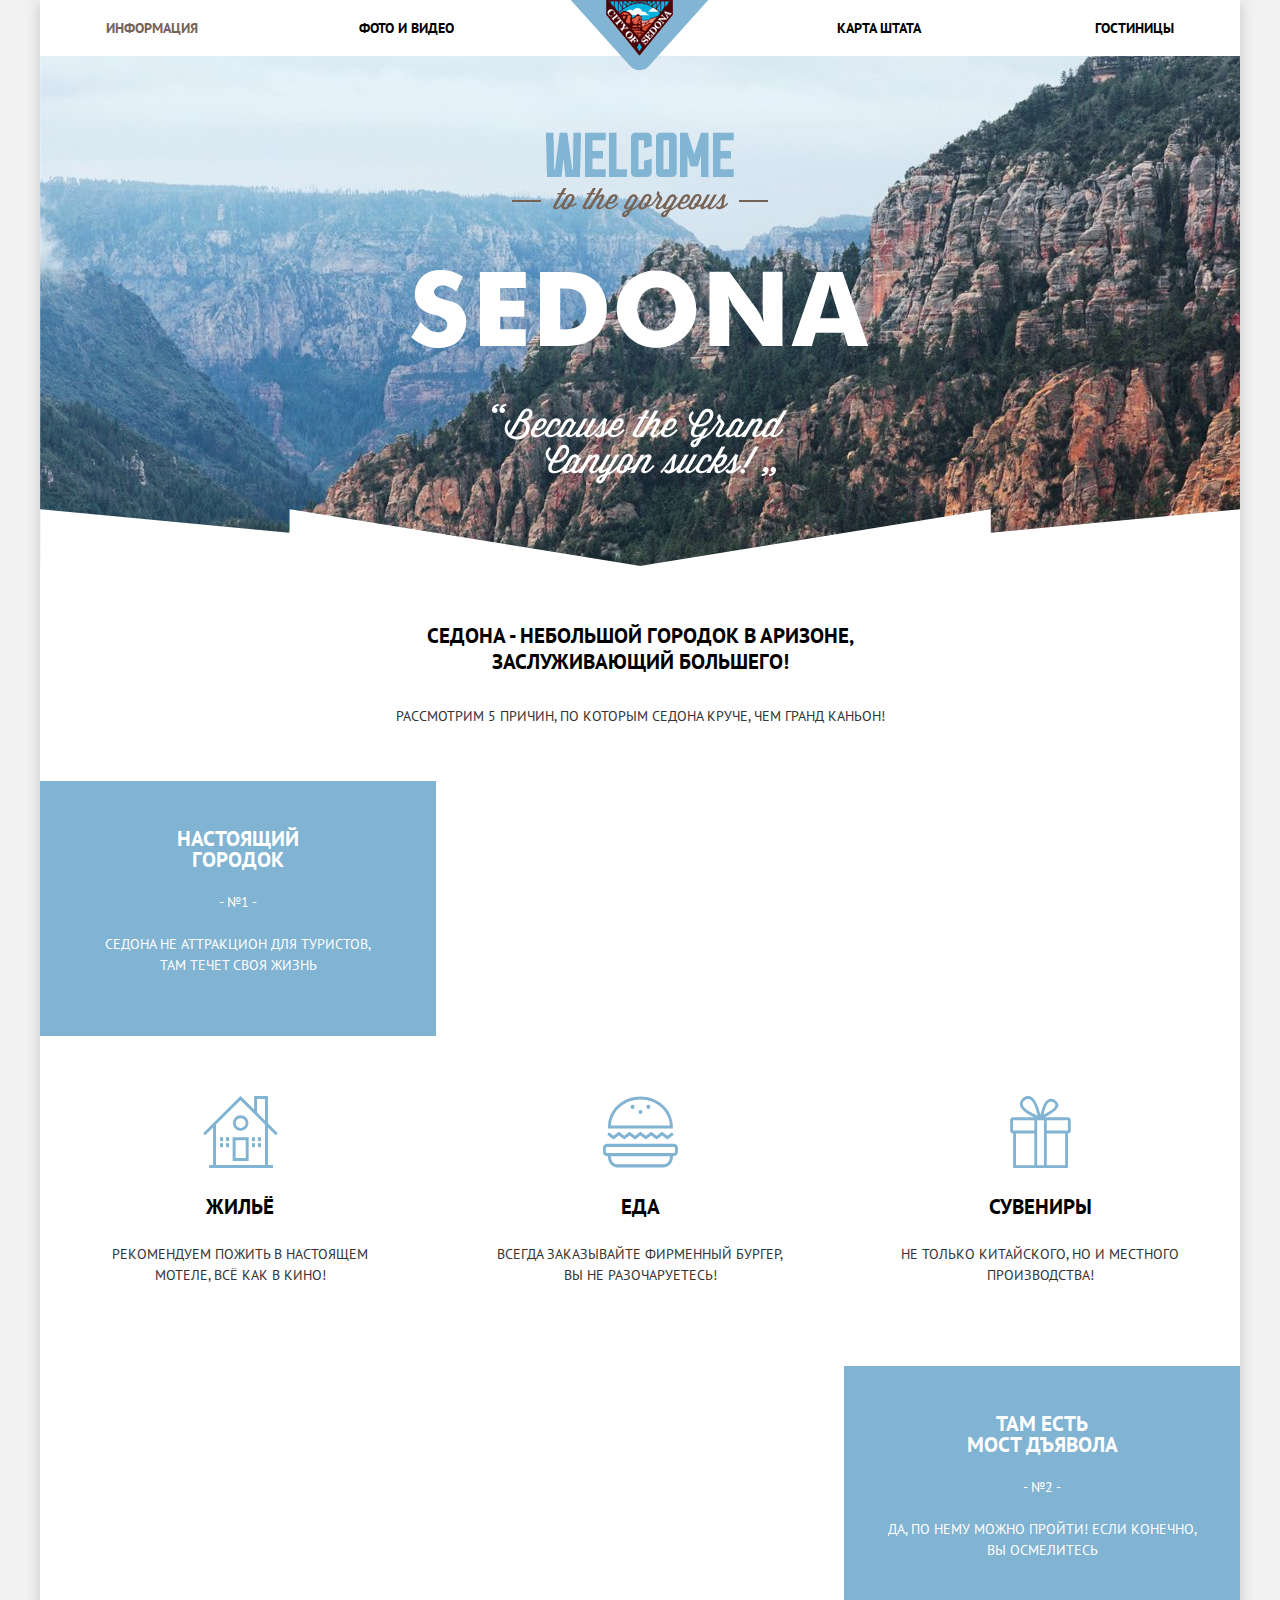
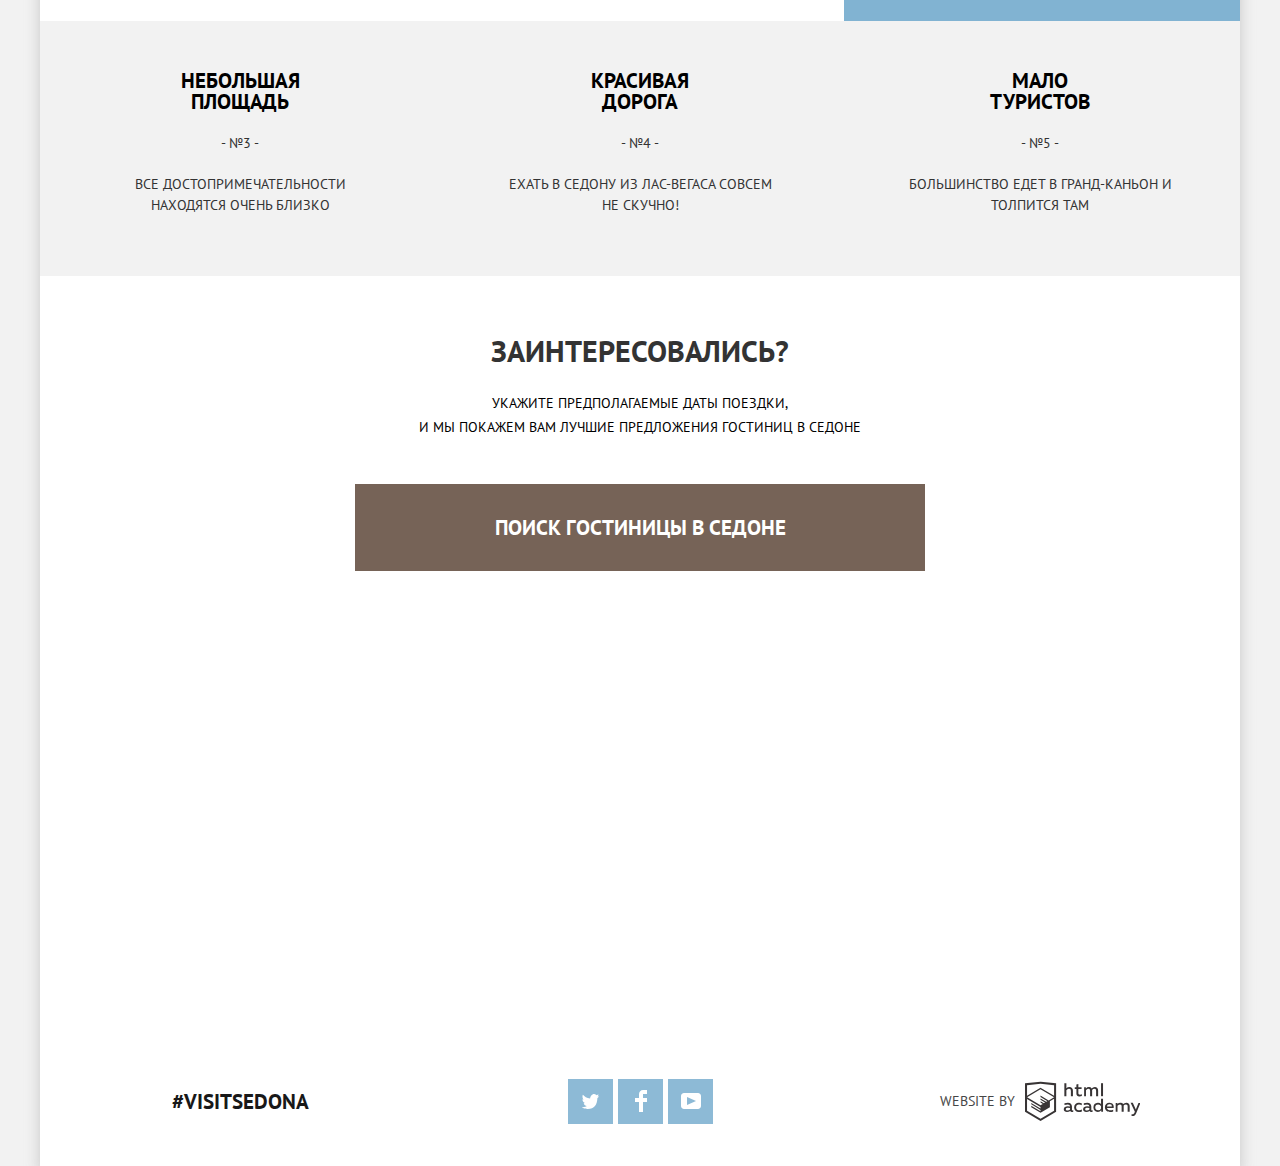
==== commit 952a73d1: "финал+" ====
--- a/index.html
+++ b/index.html
@@ -150,13 +150,13 @@
                 </div>
                 <div class="position-box-people">
                     <div class="flex-adults">
-                        <a class="position-minus" href="#">&minus;</a>
+                        <a class="position-minus" href="#">-</a>
                         <a class="position-plus" href="#">+</a>
                         <label for="adults">ВЗРОСЛЫЕ:</label>
                         <input class="adults-line" type="text" name="adults" id="adults" value="2" aria-label="Взрослые">
                 </div>
                 <div class="flex-kids">
-                    <a class="kids-minus" href="#">&minus;</a>
+                    <a class="kids-minus" href="#">-</a>
                     <a class="kids-plus" href="#">+</a>
                     <label for="kids-line" class="kids">ДЕТИ:</label>
                     <input class="kids-line" type="text" name="kids" id="kids-line" value="0" aria-label="Дети">
--- a/css/min-styles.css
+++ b/css/min-styles.css
@@ -1 +1 @@
-.main-linkslist a,body{font-size:14px;font-family:"PT Sans",Arial,sans-serif;text-transform:uppercase}.feature-list h3,.main-linkslist a,body{text-transform:uppercase}.body-container{margin:auto;-webkit-box-shadow:0 5px 12px 2px rgba(194,194,194,.72);-moz-box-shadow:0 5px 12px 2px rgba(194,194,194,.72);box-shadow:0 5px 12px 2px rgba(194,194,194,.72);box-sizing:border-box;max-width:1200px}body{padding-left:40px;padding-right:40px;color:#333;font-weight:400;line-height:21px;background-color:#f2f2f2}a{text-decoration:none}.main-nav{position:relative;height:56px;background-color:#fff}.header-logo{position:absolute;bottom:-1px;left:50%;top:34%;z-index:1;transform:translate(-50%,-50%)}.feature-list,.footer-links,.main-linkslist{list-style:none}.main-linkslist{padding-left:5.5%;padding-right:5.5%;display:-webkit-box;display:-ms-flexbox;display:flex;justify-content:space-between;margin:0}.intro-box,.main-features{display:-webkit-box;display:-ms-flexbox}.main-linkslist li{width:20%;padding-top:15px}.main-linkslist li:first-child{text-align:left;padding-right:2.27%}.main-linkslist li:nth-child(2){text-align:left;padding-right:9%}.main-linkslist li:last-child,.main-linkslist li:nth-child(3){text-align:right;padding-left:2.27%}.intro-box,.top-text{background-color:#fff;text-align:center}.main-linkslist a{color:#000;font-weight:700;line-height:26px}.intro-box h1,.main-text-under{font-family:"PT Sans" Arial sans-serif;line-height:26px}.main-linkslist a:focus,.main-linkslist a:hover{color:#81b3d2}.main-linkslist a:active{color:#cacaca}.current-page a{color:#766357}.top-text{position:relative;height:510px;background-image:url(../img/background-photo.jpg);background-repeat:no-repeat;background-size:cover;background-position:50% 21%}.feature-left-bridge,.feature-right{background-repeat:no-repeat;background-size:cover;background-position:50% 54%}.shape-top{position:absolute;bottom:0;left:0;width:100%}.welcome{margin-top:76px}.intro-box{display:flex;flex-direction:column;align-items:center;justify-content:center;height:215px}.intro-box h1{font-size:21px;color:#000;font-weight:700;padding-top:5px}.main-text-under{font-size:14px;color:#333;font-weight:400}.main-features{display:flex;flex-direction:row;width:100%}.feature-left,.feature-list{display:-webkit-box;display:-ms-flexbox;text-align:center}.feature-left{display:flex;flex-direction:column;justify-content:space-between;align-items:center;background-color:#81b3d2;width:33%;height:255px;color:#fff;padding:47px 0 60px;box-sizing:border-box}.feature-left h2,.feature-left p,.feature-list{padding:0;margin:0}.feature-right{background-color:#fff;background-image:url(../img/Layer-10.jpg);width:67%;height:255px}.feature-list h3{font-size:21px;font-family:"PT Sans";color:#000;font-weight:700;line-height:21px}aside h3,aside p{font-family:"PT Sans",Arial,sans-serif}.feature-list{width:100%;display:flex;flex-direction:row;justify-content:space-around}.feature-list li{width:33%}.main-features-reverse{display:-webkit-box;display:-ms-flexbox;display:flex;flex-direction:row}.feature-right-bridge{display:-webkit-box;display:-ms-flexbox;display:flex;flex-direction:column;justify-content:space-between;align-items:center;background-color:#81b3d2;text-align:center;width:33%;height:255px;color:#fff;padding:47px 0 60px;box-sizing:border-box}.feature-box,.feature-box li{display:-webkit-box;display:-ms-flexbox}.feature-right-bridge h2,.feature-right-bridge p{margin:0;padding:0}.feature-left-bridge{background-color:#fff;background-image:url(../img/Layer-5.jpg);width:67%;height:255px}.feature-box,.feature-box ul{height:330px}.feature-box{background-color:#fff;display:flex;justify-content:center;align-items:center}.feature-box li{height:100%;display:flex;flex-direction:column;justify-content:space-between;align-items:center;padding:60px 0 80px;box-sizing:border-box}.feature-box h3,.feature-box p,.second-feature-box h3,.second-feature-box p{margin:0;padding:0}.second-feature-box{display:-webkit-box;display:-ms-flexbox;display:flex;justify-content:center;align-items:center;height:255px;background-color:#f2f2f2}.second-feature-box ul{height:255px}.second-feature-box li{height:100%;display:-webkit-box;display:-ms-flexbox;display:flex;flex-direction:column;justify-content:space-between;align-items:center;padding:49px 0 60px;box-sizing:border-box}.main-footer,aside{display:-webkit-box;display:-ms-flexbox}aside{background-color:#fff;text-align:center;height:295px;display:flex;flex-direction:column;justify-content:space-between;align-items:center}aside h3{font-size:30px;line-height:36px;font-weight:700;margin-top:57px;margin-bottom:0;padding:0}aside p{font-size:14px;line-height:24px;font-weight:400;padding-bottom:24px;color:#000}.position-box{position:relative}.first-calendar{position:absolute;right:5px;top:4.5px;opacity:.3}.first-calendar:hover,.second-calendar:hover{opacity:1}.first-calendar:active,.second-calendar:active{fill:#81b3d2}.second-calendar{position:absolute;right:5px;top:70px;opacity:.3}.kids-minus,.kids-plus,.position-minus,.position-plus{color:#a9a9a9;font-size:30px;position:absolute;top:24%}.position-plus{right:4%}.position-minus{left:56%}.kids-plus{right:5%}.kids-minus{left:42%}.kids-minus:hover,.kids-plus:hover,.position-minus:hover,.position-plus:hover{color:#000}.kids-minus:active,.kids-plus:active,.position-minus:active,.position-plus:active{color:#81b3d2}.hash,.search2{color:#000}.adults-line{width:50%}.kids-line{width:62%}.main-footer{display:flex;flex-direction:column;position:relative;height:595px;background-color:#fff}.footer-wrap,.hotel-footer{display:-webkit-box;display:-ms-flexbox;flex-direction:row;height:120px;background-color:#fff}.hotels-form p{margin:0;padding:0;font-size:16px;line-height:21px;font-weight:700;font-family:"PT Sans",Arial,sans-serif}.hash,.search-top,.search2{font-size:21px}.form-button,.position-box input,.position-box label,.position-box-people input,.position-box-people label,.search-top,.search2{line-height:26px;font-weight:700;font-family:"PT Sans",Arial,sans-serif;text-transform:uppercase}.footer-wrap{display:flex;padding-bottom:5px;justify-content:flex-start;align-items:center;opacity:.9;width:100%;position:absolute;bottom:0;z-index:5}.hotel-footer{display:flex;padding-top:4px;justify-content:flex-start;align-items:center}.footer-links,.footer-social{display:-webkit-box;display:-ms-flexbox}.footer-links{display:flex;flex-direction:row;justify-content:center;margin:0;padding:0}.footer-social,.found{justify-content:flex-start}.footer-social{display:flex;align-items:center;padding-left:21.6%;width:150px}.social-button,.website-logo{display:-webkit-box;display:-ms-flexbox}.social-button{display:flex;justify-content:center;align-items:center;width:45px;height:45px;margin-right:5px;background-color:#81b3d2;box-sizing:inherit}.social-button:hover{background-color:#669ec0}.social-button:active{background-color:#5496bd}.social-button img:active{opacity:.3}.hash{font-weight:700;padding-left:11%}.website-logo{display:flex;align-items:center;justify-content:center;padding-left:18.1%}.website-span{min-width:80px}svg:hover .html-logo{fill:#669ec0}svg:active .html-logo{fill:#bdbbbc}.website-link a{display:-webkit-box;display:-ms-flexbox;display:flex;flex-direction:column;justify-content:center;align-items:center}.website-link,.website-span{padding-left:5px}.search-form{width:570px;height:480px}.map{width:100%;height:595px;border:0}.search-hotel-form,.search-top{display:-webkit-box;display:-ms-flexbox;width:570px}.search-hotel-form{display:flex;animation:bounce .4s;z-index:12;flex-direction:column;justify-content:flex-start;align-items:center;background:#fff;position:absolute;top:2171px;left:27.9%;height:400px;-webkit-box-shadow:0 17px 25px 5px rgba(204,204,204,.52);-moz-box-shadow:0 17px 25px 5px rgba(204,204,204,.52);box-shadow:0 17px 25px 5px rgba(204,204,204,.52)}.search-hide{display:none}@keyframes bounce{0%{transform:translateY(900px)}100%,70%,90%{transform:translateY(0)}}.search-top{display:flex;justify-content:center;align-items:center;background-color:#766357;height:87px;color:#fff;border-style:none}.flex-align,.position-box{display:-webkit-box;display:-ms-flexbox;box-sizing:inherit}.search-top:hover{background-color:#604e43}.search-top:active{background-color:#503e33;color:#928a85}.search-top h3{color:#fff}.form-text{background-color:#f2f2f2}.form-text:hover{background-color:#ebebeb}.form-text:focus{background-color:#fff;border:1px solid #e5e5e5}.position-box{display:flex;flex-direction:column;margin-top:55px}.flex-adults,.flex-align{justify-content:space-between}.flex-align{display:flex;align-items:center;margin-bottom:30px}.flex-adults,.flex-kids{display:-webkit-box;display:-ms-flexbox;position:relative}.position-box input{width:73%;height:35px;padding-left:12px;box-sizing:inherit}.flex-adults{display:flex;align-items:center;width:225px}.flex-kids{display:flex;justify-content:space-between;align-items:center;width:40%}.form-wrapper,.position-box-people{display:-webkit-box;display:-ms-flexbox}.position-box-people{width:100%;display:flex;flex-direction:row;justify-content:space-between;margin-bottom:55px;box-sizing:inherit}.position-box-people input{background-color:#f2f2f2;height:35px;text-align:center;box-sizing:inherit}.position-box input,.position-box label,.position-box-people input,.position-box-people label{font-size:14px;color:#000;border-style:hidden}.form-button{width:460px;height:60px;background-color:#81b3d2;font-size:21px;color:#fff;border-style:none}.form-button:hover{background-color:#669ec0}.form-button:active{background-color:#5496bd;color:#94b9d2}.hotels-form{height:217px;background-color:#fff;background-image:url(../img/hotels-background.jpg);background-repeat:no-repeat;background-size:cover;background-position:center}.form-wrapper{display:flex;flex-direction:row;padding:0 72px;justify-content:flex-start;height:217px}.form-types{margin-left:11.4%}.form-table{margin-left:auto}.form-infra span,.form-types span{font-size:16px;font-family:"PT Sans",Arial,sans-serif;color:#fff;font-weight:700;text-transform:uppercase}.form-infra,.form-table,.form-types{display:-webkit-box;display:-ms-flexbox;display:flex;flex-direction:column;justify-content:space-between;padding:32px 0;height:100%;box-sizing:border-box;color:#fff;font-weight:700}.form-infra label,.form-table label,.form-types label{font-size:14px;font-family:"PT Sans",Arial,sans-serif;color:#fff;font-weight:400;text-transform:uppercase}.form-infra input[type=checkbox],.form-infra input[type=checkbox]:checked,.form-types input[type=checkbox],.form-types nput[type=checkbox]:checked{display:none}.form-infra label,.form-types label{padding-left:42px;padding-top:2px;box-sizing:inherit}.form-infra input[type=checkbox]:checked+label,.form-types input[type=checkbox]:checked+label{content:"";display:inline-block;height:23px;max-width:150px;vertical-align:middle;background-image:url(../img/method.svg);background-repeat:no-repeat}.form-infra input[type=checkbox]+label,.form-types input[type=checkbox]+label{content:"";display:inline-block;height:23px;vertical-align:middle;background-image:url(../img/checkbox-off.svg);background-repeat:no-repeat}.filter-range{width:330px;color:#fff;text-transform:uppercase}.filter-range-title{margin-bottom:9px;font-weight:600;font-size:16px;line-height:21px}.price-controls{position:relative;height:36px;margin-bottom:20px;font-size:0;border:2px solid #fff;border-radius:2px}.price-controls::after{content:"";position:absolute;top:50%;left:50%;width:2px;height:22px;background:#fff;transform:translate(-50%,-50%)}.price-controls label{display:inline-block;font-size:14px;line-height:38px;vertical-align:top;cursor:pointer}.price-controls .max-price,.price-controls .min-price{width:90px;padding-left:65px}.price-controls input{width:50px;min-height:35px;margin:0;color:inherit;font:inherit;background:0 0;border:none}.found,.sort-section{font-family:"PT Sans",Arial,sans-serif;text-transform:uppercase}.range-controls{position:relative;margin-bottom:32px}.range-controls .scale{height:2px;background:rgba(255,255,255,.3)}.range-controls .bar{width:80%;height:2px;background:#fff}.range-toggle{position:absolute;top:-9px;width:4px;height:4px;background:#ababab;border:8px solid #fff;border-radius:50%;box-shadow:0 2px 1px 0 rgba(0,1,1,.2);cursor:pointer}.range-toggle:hover{background:#1c4f80}.range-toggle-min{left:0}.range-toggle-max{left:80%}.btn-transparent{display:block;margin:0 auto;padding:6px 35px;font-size:14px;line-height:20px;color:#fff;text-transform:uppercase;background:0 0;border:2px solid #fff;border-radius:2px;cursor:pointer}.btn-transparent:hover{color:#000;background:#fff}.search-results{display:-webkit-box;display:-ms-flexbox;display:flex;flex-direction:row;height:86px;padding:0 72px;background-color:#fff;box-sizing:inherit}.found,.sort-buttons{display:-webkit-box;display:-ms-flexbox}.search-results ul{padding:0}.sort-buttons{display:flex;align-items:center;margin-left:auto}.sort-button:nth-child(2){margin-left:10px}svg:active .sort-button{opacity:1;fill:#81b3d2}.found{display:flex;align-items:center;font-size:21px;color:#000;font-weight:700;width:13%}.sort-found{display:-webkit-box;display:-ms-flexbox;display:flex;justify-content:flex-start;align-items:center;width:87%;margin-left:auto}.sort-section li:first-child{margin-right:36px;margin-left:27px;color:#000}.sort-section li:nth-child(2),.sort-section li:nth-child(3){margin-right:30px}.sort-section{font-size:12px;line-height:18px;font-weight:400;color:#cacaca}.sort-section a:link{color:#cacaca;border-bottom:1px dotted #81b3d2}.sort-section a:hover{color:#81b3d2;border-bottom:1px dotted #81b3d2}.sort-section a:active{color:#000;border-bottom-style:none}.search-results li{display:inline-block;vertical-align:middle}.flex-img,.result-item{display:-webkit-box;display:-ms-flexbox}.result-item{display:flex;flex-direction:row;justify-content:flex-start;align-items:center;height:150px;box-sizing:border-box;width:100%;padding:30px 72px;border-top:1px solid #d3d3d3;background-color:#fff}.result-item:nth-child(3){border-bottom:1px solid #d3d3d3}.flex-img{display:flex;justify-content:center;align-items:center}.box-flex,.hotel-flex{display:-webkit-box;display:-ms-flexbox}.box-flex{display:flex;flex-direction:column;justify-content:space-between;width:100%;height:90px;margin-left:30px}.three-stars,.two-stars{margin-left:auto;overflow:hidden}.hotel-name{font-size:21px;max-width:500px;font-family:"PT Sans" Arial sans-serif;color:#000;font-weight:700;text-transform:uppercase}.hotel-name:hover{color:#81b3d2}.hotel-name:active{color:#cacaca}.three-stars{width:66px}.two-stars{width:42px}.hotel-flex{display:flex;flex-direction:row;justify-content:space-between;align-items:center}.hotel-details,.hotel-price{display:-webkit-box;display:-ms-flexbox}.hotel-flex h3{margin:0;padding:0}.hotel-price{display:flex;flex-direction:row;justify-content:space-between;align-items:flex-end;width:182px}.hotel-details{display:flex;justify-content:flex-start;flex-direction:row}.button-book,.button-details{display:-webkit-box;display:-ms-flexbox;justify-content:center;font-weight:700;height:27px;font-size:14px;font-family:"PT Sans",Arial,sans-serif;text-transform:uppercase}.button-details{display:flex;align-items:center;width:110px;background-color:#81b3d2;color:#fff;margin-right:5px}.button-details:hover{background-color:#669ec0}.button-details:active{background-color:#5496bd;color:#88b6d1}.button-book{display:flex;align-items:center;width:142px;background-color:#766357;color:#fff}.button-book:hover{background-color:#604e43}.button-book:active{background-color:#503e33;color:#857871}.rate-info{display:-webkit-box;display:-ms-flexbox;display:flex;justify-content:center;align-items:center;height:27px;width:110px;background-color:#f2f2f2;font-size:14px;font-family:"PT Sans",Arial,sans-serif;color:#666;font-weight:400;text-transform:uppercase;margin-left:auto}.search-hotel-form input{border:1px solid #fff}.visually-hidden{position:absolute;width:1px;height:1px;margin:-1px;border:0;padding:0;clip:rect(0 0 0 0);overflow:hidden}+.intro-box,.main-linkslist{display:-webkit-box;display:-ms-flexbox}.main-linkslist a,body{font-size:14px;text-transform:uppercase}.feature-list h3,.main-linkslist a,body{text-transform:uppercase}.body-container{margin:auto;-webkit-box-shadow:0 5px 12px 2px rgba(194,194,194,.72);-moz-box-shadow:0 5px 12px 2px rgba(194,194,194,.72);box-shadow:0 5px 12px 2px rgba(194,194,194,.72);box-sizing:border-box;max-width:1200px}body{padding-left:40px;padding-right:40px;color:#333;font-weight:400;line-height:21px;font-family:"PT Sans",Arial,sans-serif;background-color:#f2f2f2}.intro-box h1,.main-linkslist a,.main-text-under{font-family:"PT Sans",Arial,sans-serif;line-height:26px}.intro-box,.main-nav,.top-text{background-color:#fff}a{text-decoration:none}.main-nav{position:relative;height:56px}.header-logo{position:absolute;bottom:-1px;left:50%;top:34%;z-index:1;transform:translate(-50%,-50%)}.feature-list,.footer-links,.main-linkslist{list-style:none}.main-linkslist{padding-left:5.5%;padding-right:5.5%;display:flex;justify-content:space-between;margin:0}.main-linkslist li{width:20%;padding-top:15px}.main-linkslist li:first-child{text-align:left;padding-right:2.27%}.main-linkslist li:nth-child(2){text-align:left;padding-right:9%}.main-linkslist li:last-child,.main-linkslist li:nth-child(3){text-align:right;padding-left:2.27%}.feature-left,.feature-list,.feature-right-bridge,.intro-box,.top-text,aside{text-align:center}.main-linkslist a{color:#000;font-weight:700}.main-linkslist a:focus,.main-linkslist a:hover{color:#81b3d2}.main-linkslist a:active{color:#cacaca}.current-page a{color:#766357}.top-text{position:relative;height:510px;background-image:url(../img/background-photo.jpg);background-repeat:no-repeat;background-size:cover;background-position:50% 21%}.feature-left-bridge,.feature-right{background-repeat:no-repeat;background-size:cover;background-position:50% 54%}.shape-top{position:absolute;bottom:0;left:0;width:100%}.welcome{margin-top:76px}.intro-box{display:flex;flex-direction:column;align-items:center;justify-content:center;height:215px}.feature-left,.main-features{display:-webkit-box;display:-ms-flexbox}.intro-box h1{font-size:21px;color:#000;font-weight:700;padding-top:5px}.main-text-under{font-size:14px;color:#333;font-weight:400}.main-features{display:flex;flex-direction:row;width:100%}.feature-left{display:flex;flex-direction:column;justify-content:space-between;align-items:center;background-color:#81b3d2;width:33%;height:255px;color:#fff;padding:47px 0 60px;box-sizing:border-box}.feature-list,.main-features-reverse{display:-webkit-box;display:-ms-flexbox}.feature-left h2,.feature-left p,.feature-list{padding:0;margin:0}.feature-right{background-color:#fff;background-image:url(../img/Layer-10.jpg);width:67%;height:255px}.feature-list h3{font-size:21px;font-family:"PT Sans";color:#000;font-weight:700;line-height:21px}aside h3,aside p{font-family:"PT Sans",Arial,sans-serif}.feature-list{width:100%;display:flex;flex-direction:row;justify-content:space-around}.feature-list li{width:33%}.main-features-reverse{display:flex;flex-direction:row}.feature-box,.feature-right-bridge{display:-webkit-box;display:-ms-flexbox}.feature-right-bridge{display:flex;flex-direction:column;justify-content:space-between;align-items:center;background-color:#81b3d2;width:33%;height:255px;color:#fff;padding:47px 0 60px;box-sizing:border-box}.feature-right-bridge h2,.feature-right-bridge p{margin:0;padding:0}.feature-left-bridge{background-color:#fff;background-image:url(../img/Layer-5.jpg);width:67%;height:255px}.feature-box,.feature-box ul{height:330px}.feature-box{background-color:#fff;display:flex;justify-content:center;align-items:center}.feature-box li,.second-feature-box{display:-webkit-box;display:-ms-flexbox}.feature-box li{height:100%;display:flex;flex-direction:column;justify-content:space-between;align-items:center;padding:60px 0 80px;box-sizing:border-box}.feature-box h3,.feature-box p,.second-feature-box h3,.second-feature-box p{margin:0;padding:0}.second-feature-box{display:flex;justify-content:center;align-items:center;height:255px;background-color:#f2f2f2}.second-feature-box li,aside{display:-webkit-box;display:-ms-flexbox;flex-direction:column}.second-feature-box ul{height:255px}.second-feature-box li{height:100%;display:flex;justify-content:space-between;align-items:center;padding:49px 0 60px;box-sizing:border-box}aside{background-color:#fff;height:295px;display:flex;justify-content:space-between;align-items:center}.footer-wrap,.main-footer{display:-webkit-box;display:-ms-flexbox}aside h3{font-size:30px;line-height:36px;font-weight:700;margin-top:57px;margin-bottom:0;padding:0}aside p{font-size:14px;line-height:24px;font-weight:400;padding-bottom:24px;color:#000}.position-box{position:relative}.first-calendar{position:absolute;right:5px;top:4.5px;opacity:.3}.first-calendar:hover,.second-calendar:hover{opacity:1}.first-calendar:active,.second-calendar:active{fill:#81b3d2}.second-calendar{position:absolute;right:5px;top:70px;opacity:.3}.kids-minus,.kids-plus,.position-minus,.position-plus{color:#a9a9a9;font-size:30px;position:absolute;top:24%}.position-plus{right:4%}.position-minus{left:56%}.kids-plus{right:5%}.kids-minus{left:42%}.kids-minus:hover,.kids-plus:hover,.position-minus:hover,.position-plus:hover{color:#000}.kids-minus:active,.kids-plus:active,.position-minus:active,.position-plus:active{color:#81b3d2}.hash,.search2{color:#000}.adults-line{width:50%}.kids-line{width:62%}.main-footer{display:flex;flex-direction:column;position:relative;height:595px;background-color:#fff}.footer-wrap,.hotel-footer{flex-direction:row;height:120px;background-color:#fff}.hotels-form p{margin:0;padding:0;font-size:16px;line-height:21px;font-weight:700;font-family:"PT Sans",Arial,sans-serif}.hash,.search-top,.search2{font-size:21px}.form-button,.position-box input,.position-box label,.position-box-people input,.position-box-people label,.search-top,.search2{line-height:26px;font-weight:700;font-family:"PT Sans",Arial,sans-serif;text-transform:uppercase}.footer-wrap{display:flex;padding-bottom:5px;justify-content:flex-start;align-items:center;opacity:.9;width:100%;position:absolute;bottom:0;z-index:5}.footer-links,.hotel-footer{display:-webkit-box;display:-ms-flexbox}.hotel-footer{display:flex;padding-top:4px;justify-content:flex-start;align-items:center}.footer-links{display:flex;flex-direction:row;justify-content:center;margin:0;padding:0}.footer-social,.social-button{display:-webkit-box;display:-ms-flexbox}.footer-social,.found{justify-content:flex-start}.footer-social{display:flex;align-items:center;padding-left:21.6%;width:150px}.social-button{display:flex;justify-content:center;align-items:center;width:45px;height:45px;margin-right:5px;background-color:#81b3d2;box-sizing:inherit}.website-link a,.website-logo{display:-webkit-box;display:-ms-flexbox}.social-button:hover{background-color:#669ec0}.social-button:active{background-color:#5496bd}.social-button img:active{opacity:.3}.hash{font-weight:700;padding-left:11%}.website-logo{display:flex;align-items:center;justify-content:center;padding-left:18.1%}.website-span{min-width:80px}svg:hover .html-logo{fill:#669ec0}svg:active .html-logo{fill:#bdbbbc}.website-link a{display:flex;flex-direction:column;justify-content:center;align-items:center}.search-hotel-form,.search-top{display:-webkit-box;display:-ms-flexbox}.website-link,.website-span{padding-left:5px}.search-form{width:570px;height:480px}.map{width:100%;height:595px;border:0}.search-hotel-form{display:flex;animation:bounce .4s;z-index:12;flex-direction:column;justify-content:flex-start;align-items:center;width:44.5%;background:#fff;position:absolute;top:2171px;left:27.75%;height:400px;-webkit-box-shadow:0 17px 25px 5px rgba(204,204,204,.52);-moz-box-shadow:0 17px 25px 5px rgba(204,204,204,.52);box-shadow:0 17px 25px 5px rgba(204,204,204,.52)}.search-hide{display:none}@keyframes bounce{0%{transform:translateY(900px)}100%,70%,90%{transform:translateY(0)}}.search-top{display:flex;justify-content:center;align-items:center;width:570px;background-color:#766357;height:87px;color:#fff;border-style:none}.flex-align,.position-box{display:-webkit-box;display:-ms-flexbox;box-sizing:inherit}.search-top:hover{background-color:#604e43}.search-top:active{background-color:#503e33;color:#928a85}.search-top h3{color:#fff}.form-text{background-color:#f2f2f2}.form-text:hover{background-color:#ebebeb}.form-text:focus{background-color:#fff;border:1px solid #e5e5e5}.position-box{display:flex;flex-direction:column;margin-top:55px}.flex-adults,.flex-align{justify-content:space-between}.flex-align{display:flex;align-items:center;margin-bottom:30px}.flex-adults,.flex-kids{display:-webkit-box;display:-ms-flexbox;position:relative}.position-box input{width:73%;height:35px;padding-left:12px;box-sizing:inherit}.flex-adults{display:flex;align-items:center;width:225px}.flex-kids{display:flex;justify-content:space-between;align-items:center;width:40%}.form-wrapper,.position-box-people{display:-webkit-box;display:-ms-flexbox}.position-box-people{width:100%;display:flex;flex-direction:row;justify-content:space-between;margin-bottom:48px;box-sizing:inherit}.position-box-people input{background-color:#f2f2f2;height:35px;text-align:center;box-sizing:inherit}.position-box input,.position-box label,.position-box-people input,.position-box-people label{font-size:14px;color:#000;border-style:hidden}.form-button{width:460px;height:60px;background-color:#81b3d2;font-size:21px;color:#fff;border-style:none}.form-button:hover{background-color:#669ec0}.form-button:active{background-color:#5496bd;color:#94b9d2}.hotels-form{height:217px;background-color:#fff;background-image:url(../img/hotels-background.jpg);background-repeat:no-repeat;background-size:cover;background-position:center}.form-wrapper{display:flex;flex-direction:row;padding:0 72px;justify-content:flex-start;height:217px}.form-types{margin-left:11.4%}.form-table{margin-left:auto}.form-infra span,.form-types span{font-size:16px;font-family:"PT Sans",Arial,sans-serif;color:#fff;font-weight:700;text-transform:uppercase}.form-infra,.form-table,.form-types{display:-webkit-box;display:-ms-flexbox;display:flex;flex-direction:column;justify-content:space-between;padding:32px 0;height:100%;box-sizing:border-box;color:#fff;font-weight:700}.form-infra label,.form-table label,.form-types label{font-size:14px;font-family:"PT Sans",Arial,sans-serif;color:#fff;font-weight:400;text-transform:uppercase}.form-infra input[type=checkbox],.form-infra input[type=checkbox]:checked,.form-types input[type=checkbox],.form-types nput[type=checkbox]:checked{display:none}.form-infra label,.form-types label{padding-left:42px;padding-top:2px;box-sizing:inherit}.form-infra input[type=checkbox]:checked+label,.form-types input[type=checkbox]:checked+label{content:"";display:inline-block;height:23px;max-width:150px;vertical-align:middle;background-image:url(../img/method.svg);background-repeat:no-repeat}.form-infra input[type=checkbox]+label,.form-types input[type=checkbox]+label{content:"";display:inline-block;height:23px;vertical-align:middle;background-image:url(../img/checkbox-off.svg);background-repeat:no-repeat}.filter-range{width:330px;color:#fff;text-transform:uppercase}.filter-range-title{margin-bottom:9px;font-weight:600;font-size:16px;line-height:21px}.price-controls{position:relative;height:36px;margin-bottom:20px;font-size:0;border:2px solid #fff;border-radius:2px}.price-controls::after{content:"";position:absolute;top:50%;left:50%;width:2px;height:22px;background:#fff;transform:translate(-50%,-50%)}.price-controls label{display:inline-block;font-size:14px;line-height:38px;vertical-align:top;cursor:pointer}.price-controls .max-price,.price-controls .min-price{width:90px;padding-left:65px}.price-controls input{width:50px;min-height:35px;margin:0;color:inherit;font:inherit;background:0 0;border:none}.found,.hotel-name,.sort-section{font-family:"PT Sans",Arial,sans-serif;text-transform:uppercase}.range-controls{position:relative;margin-bottom:32px}.range-controls .scale{height:2px;background:rgba(255,255,255,.3)}.range-controls .bar{width:80%;height:2px;background:#fff}.range-toggle{position:absolute;top:-9px;width:4px;height:4px;background:#ababab;border:8px solid #fff;border-radius:50%;box-shadow:0 2px 1px 0 rgba(0,1,1,.2);cursor:pointer}.range-toggle:hover{background:#1c4f80}.range-toggle-min{left:0}.range-toggle-max{left:80%}.btn-transparent{display:block;margin:0 auto;padding:6px 35px;font-size:14px;line-height:20px;color:#fff;text-transform:uppercase;background:0 0;border:2px solid #fff;border-radius:2px;cursor:pointer}.btn-transparent:hover{color:#000;background:#fff}.search-results{display:-webkit-box;display:-ms-flexbox;display:flex;flex-direction:row;height:86px;padding:0 72px;background-color:#fff;box-sizing:inherit}.found,.sort-buttons{display:-webkit-box;display:-ms-flexbox}.search-results ul{padding:0}.sort-buttons{display:flex;align-items:center;margin-left:auto}.sort-button:nth-child(2){margin-left:10px}svg:active .sort-button{opacity:1;fill:#81b3d2}.found{display:flex;align-items:center;font-size:21px;color:#000;font-weight:700;width:13%}.sort-found{display:-webkit-box;display:-ms-flexbox;display:flex;justify-content:flex-start;align-items:center;width:87%;margin-left:auto}.sort-section li:first-child{margin-right:36px;margin-left:27px;color:#000}.sort-section li:nth-child(2),.sort-section li:nth-child(3){margin-right:30px}.sort-section{font-size:12px;line-height:18px;font-weight:400;color:#cacaca}.sort-section a:link{color:#cacaca;border-bottom:1px dotted #81b3d2}.sort-section a:hover{color:#81b3d2;border-bottom:1px dotted #81b3d2}.sort-section a:active{color:#000;border-bottom-style:none}.search-results li{display:inline-block;vertical-align:middle}.flex-img,.result-item{display:-webkit-box;display:-ms-flexbox}.result-item{display:flex;flex-direction:row;justify-content:flex-start;align-items:center;height:150px;box-sizing:border-box;width:100%;padding:30px 72px;border-top:1px solid #d3d3d3;background-color:#fff}.result-item:nth-child(3){border-bottom:1px solid #d3d3d3}.flex-img{display:flex;justify-content:center;align-items:center}.box-flex,.hotel-flex{display:-webkit-box;display:-ms-flexbox}.box-flex{display:flex;flex-direction:column;justify-content:space-between;width:100%;height:90px;margin-left:30px}.three-stars,.two-stars{margin-left:auto;overflow:hidden}.hotel-name{font-size:21px;max-width:500px;color:#000;font-weight:700}.hotel-name:hover{color:#81b3d2}.hotel-name:active{color:#cacaca}.three-stars{width:66px}.two-stars{width:42px}.hotel-flex{display:flex;flex-direction:row;justify-content:space-between;align-items:center}.hotel-details,.hotel-price{display:-webkit-box;display:-ms-flexbox}.hotel-flex h3{margin:0;padding:0}.hotel-price{display:flex;flex-direction:row;justify-content:space-between;align-items:flex-end;width:182px}.hotel-details{display:flex;justify-content:flex-start;flex-direction:row}.button-book,.button-details{display:-webkit-box;display:-ms-flexbox;justify-content:center;font-weight:700;height:27px;font-size:14px;font-family:"PT Sans",Arial,sans-serif;text-transform:uppercase}.button-details{display:flex;align-items:center;width:110px;background-color:#81b3d2;color:#fff;margin-right:5px}.button-details:hover{background-color:#669ec0}.button-details:active{background-color:#5496bd;color:#88b6d1}.button-book{display:flex;align-items:center;width:142px;background-color:#766357;color:#fff}.button-book:hover{background-color:#604e43}.button-book:active{background-color:#503e33;color:#857871}.rate-info{display:-webkit-box;display:-ms-flexbox;display:flex;justify-content:center;align-items:center;height:27px;width:110px;background-color:#f2f2f2;font-size:14px;font-family:"PT Sans",Arial,sans-serif;color:#666;font-weight:400;text-transform:uppercase;margin-left:auto}.search-hotel-form input{border:1px solid #fff}.visually-hidden{position:absolute;width:1px;height:1px;margin:-1px;border:0;padding:0;clip:rect(0 0 0 0);overflow:hidden}